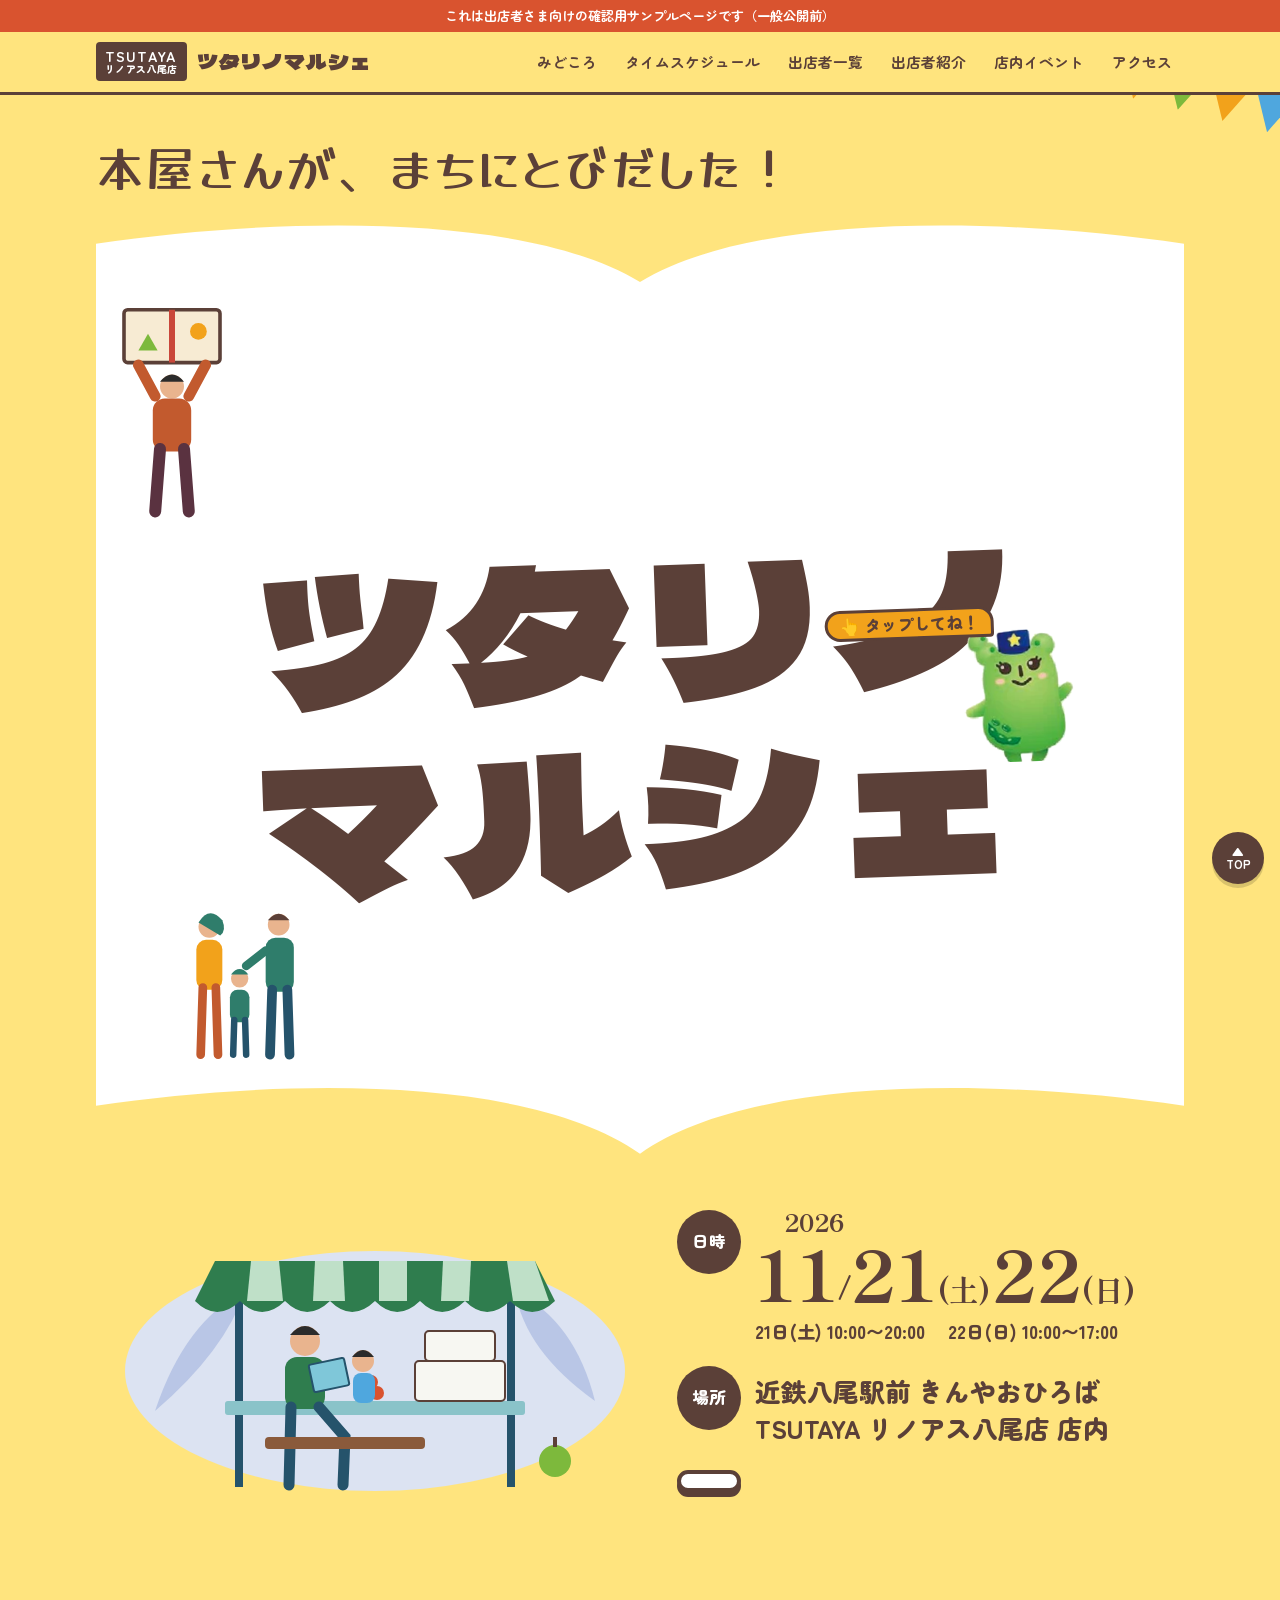
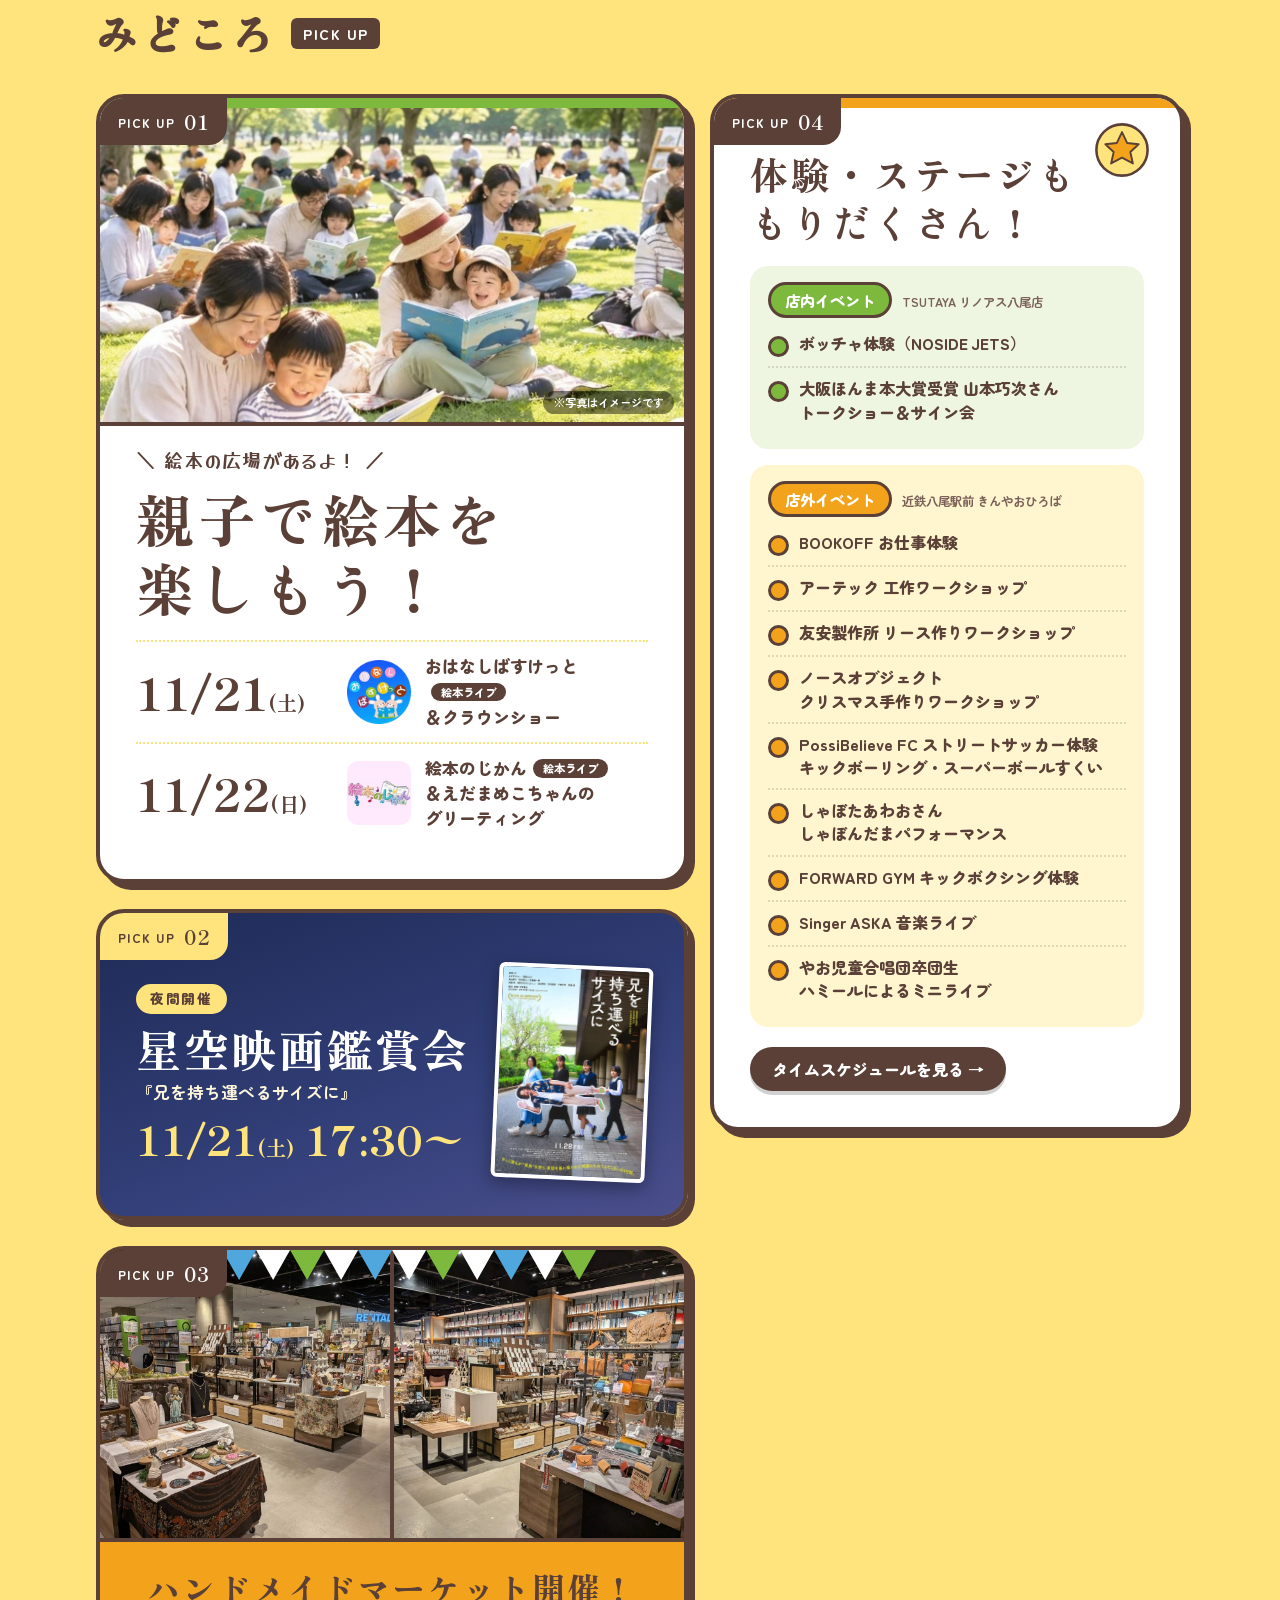
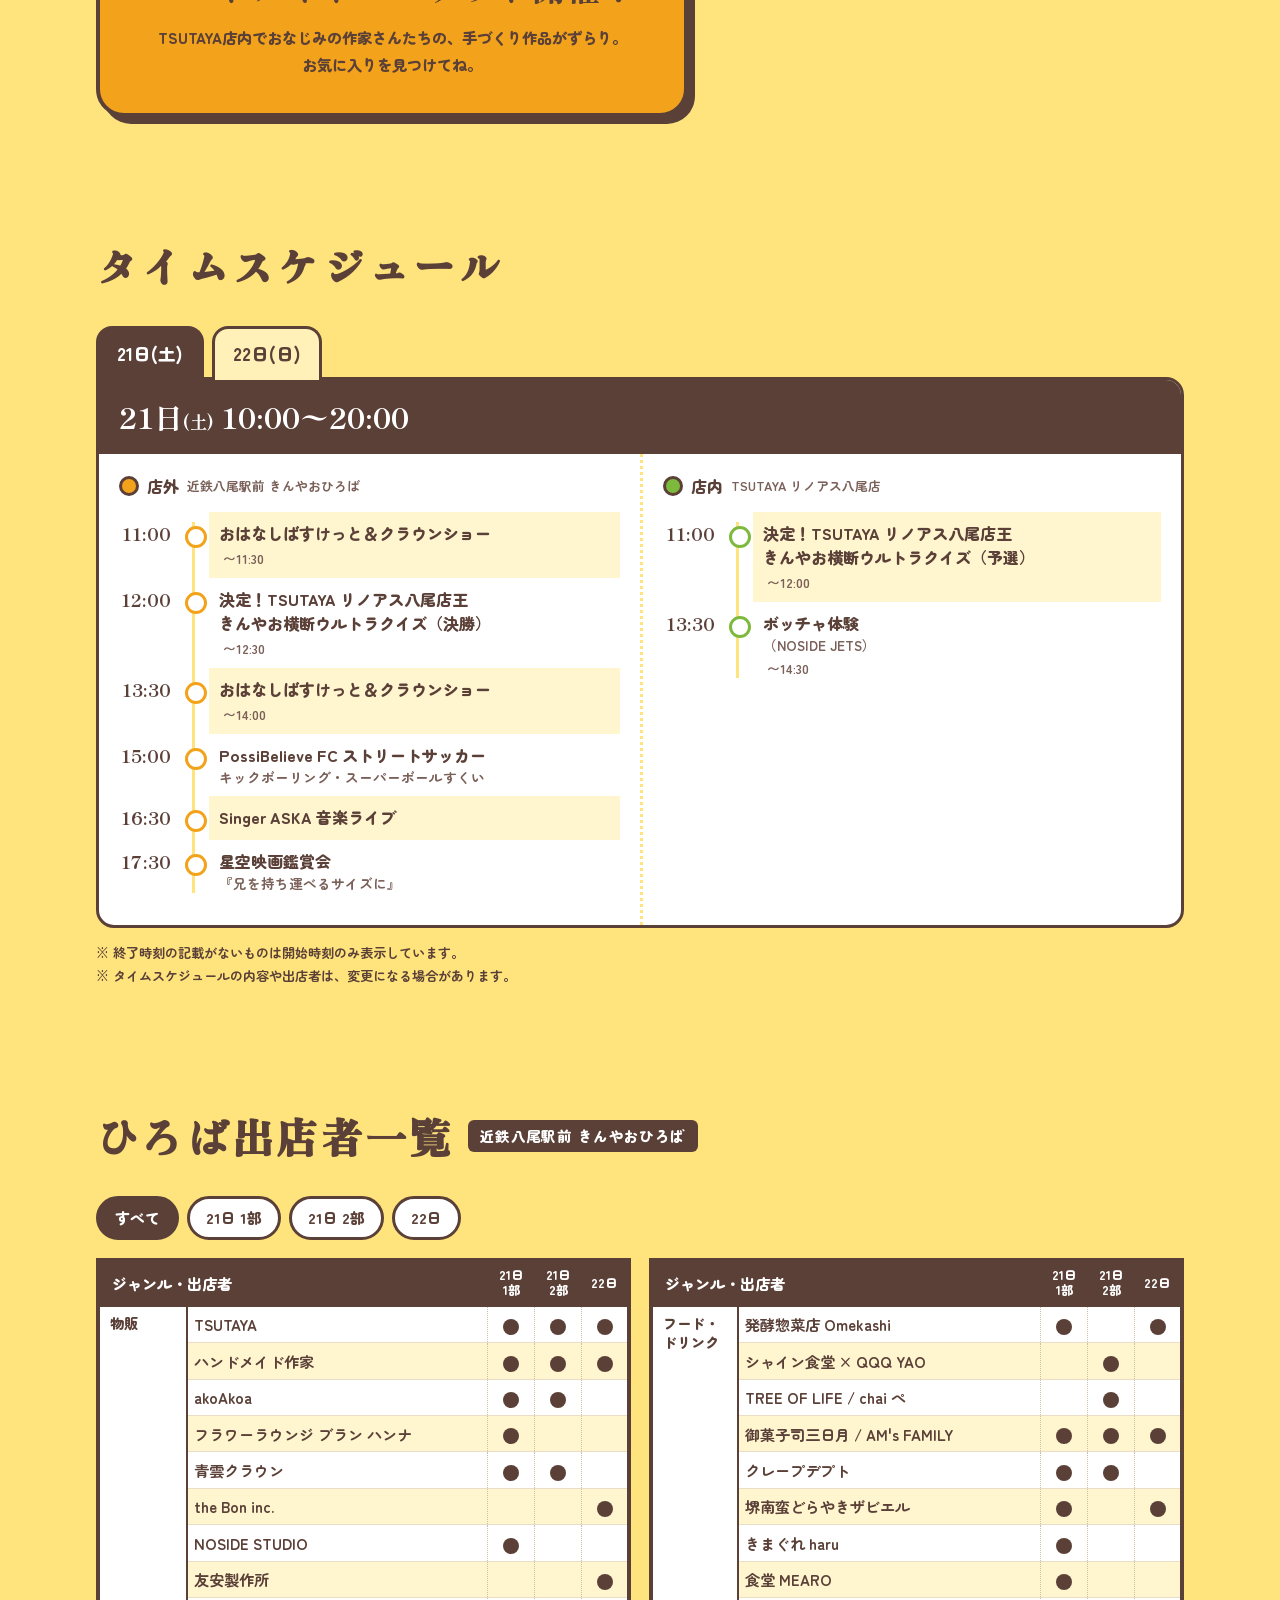
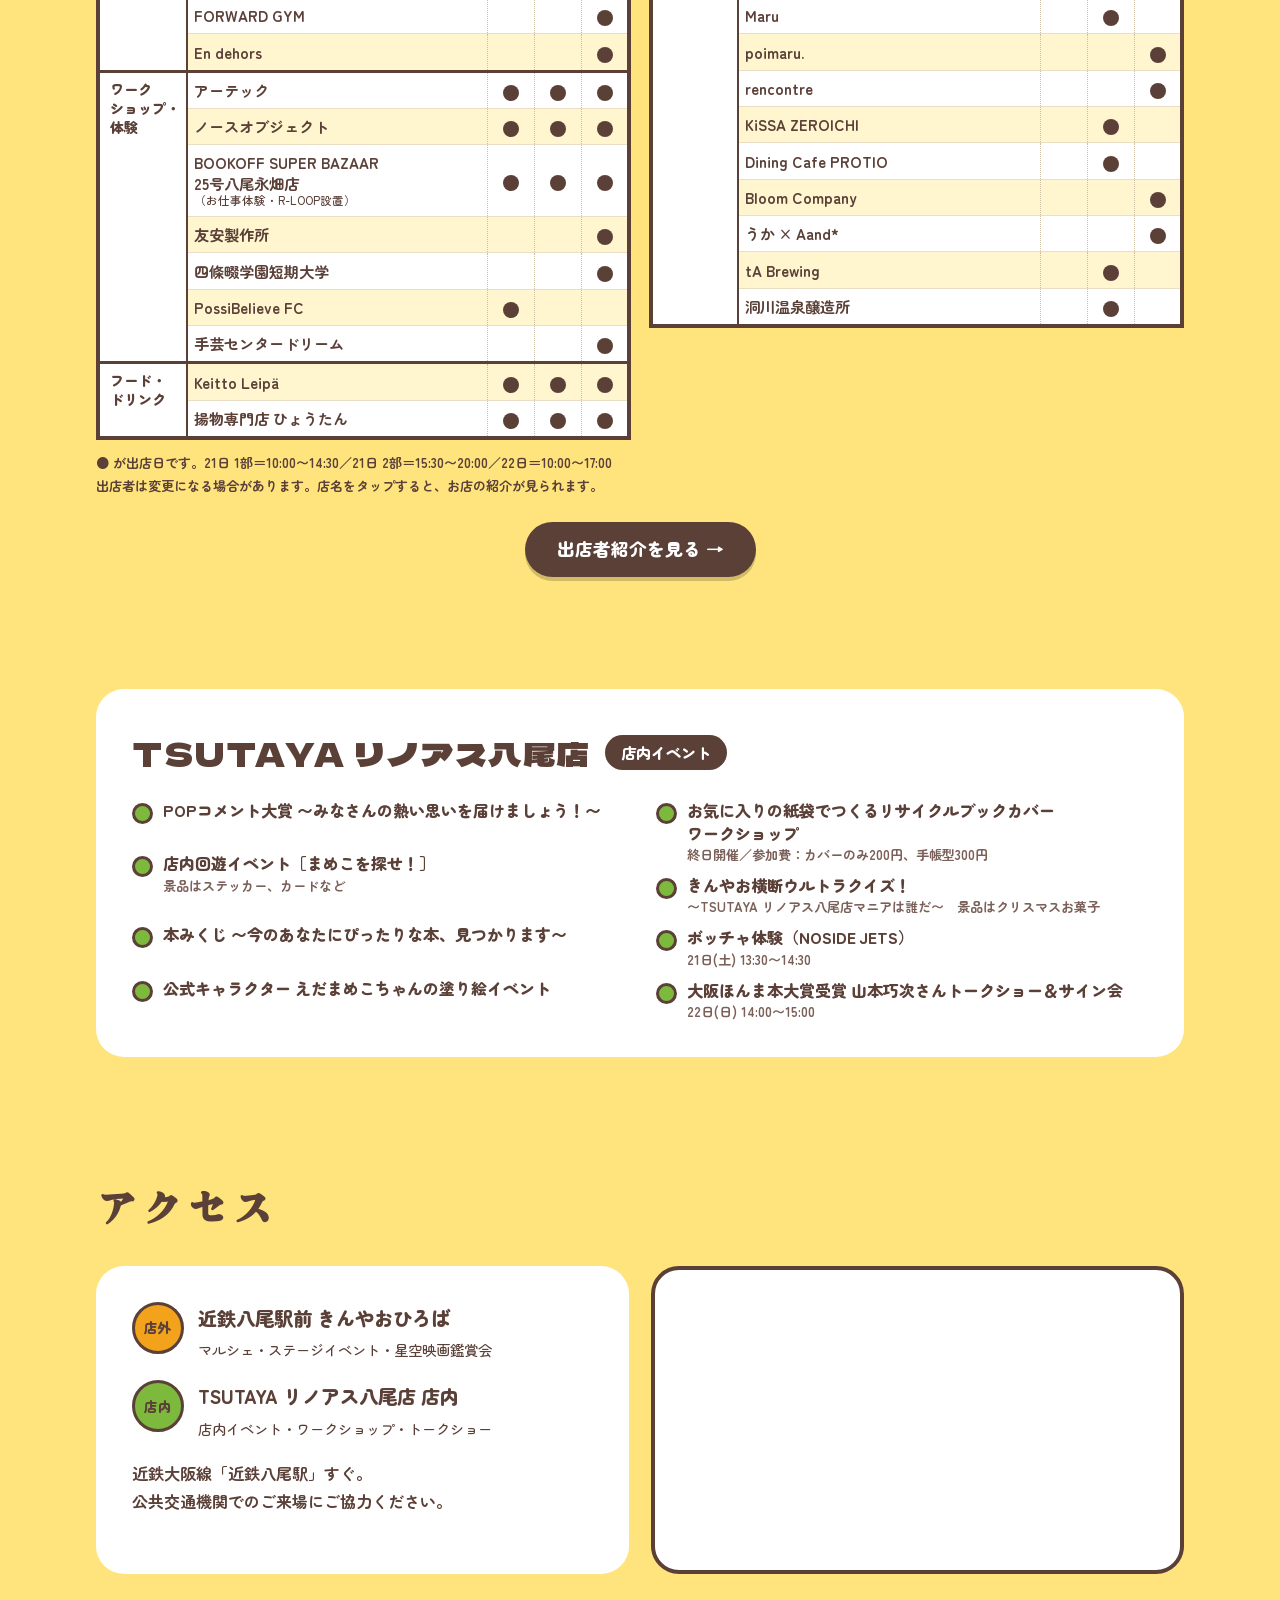
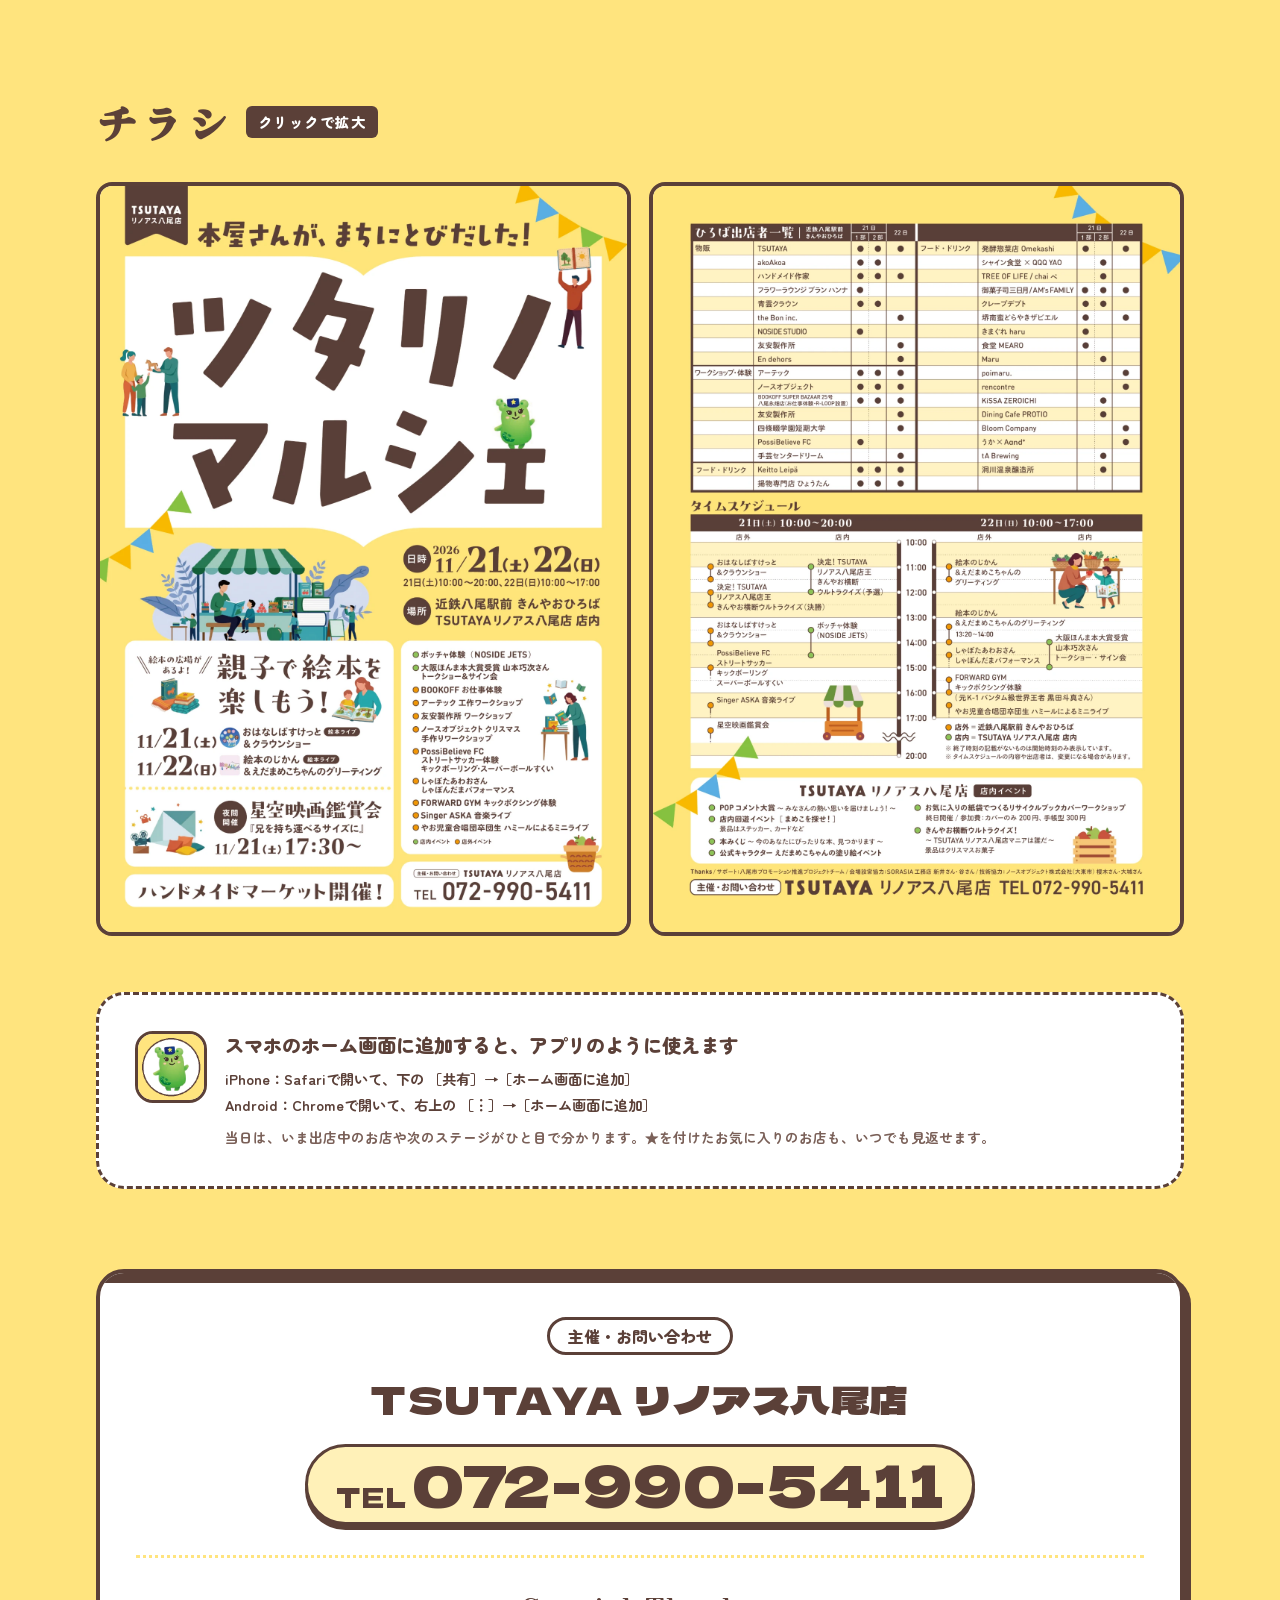
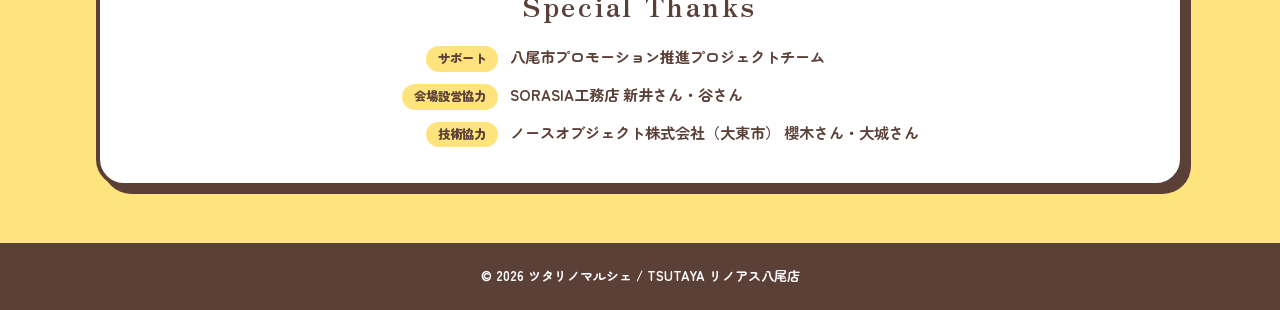
==== index.html @ 9819ce10 "シャイン食堂の紹介文を修正し、ロゴを中央に配置 Co-Authored-By: Claude Opus 5.5 <noreply@anthropic.com>" ====
<!doctype html>
<html lang="ja">
<head>
<meta charset="utf-8">
<meta name="viewport" content="width=device-width,initial-scale=1">
<!-- 確認用サンプル：本番公開時はこの行と下の sample-bar を削除 -->
<meta name="robots" content="noindex,nofollow">
<link rel="manifest" href="manifest.webmanifest">
<meta name="theme-color" content="#5B4038">
<link rel="icon" type="image/png" href="images/icons/icon-192.png">
<link rel="apple-touch-icon" href="images/icons/apple-touch-icon.png">
<meta name="apple-mobile-web-app-title" content="ツタリノ">
<title>ツタリノマルシェ｜2026.11.21-22 近鉄八尾駅前</title>
<meta name="description" content="本屋さんが、まちにとびだした！TSUTAYA リノアス八尾店主催「ツタリノマルシェ」。2026年11月21日(土)・22日(日)、近鉄八尾駅前 きんやおひろば＆TSUTAYA リノアス八尾店 店内で開催。">
<meta property="og:title" content="ツタリノマルシェ 2026.11.21(土)・22(日)">
<meta property="og:description" content="本屋さんが、まちにとびだした！近鉄八尾駅前 きんやおひろば＆TSUTAYA リノアス八尾店 店内で開催。">
<meta property="og:image" content="images/flyer-front.webp">
<link rel="preconnect" href="https://fonts.googleapis.com">
<link rel="preconnect" href="https://fonts.gstatic.com" crossorigin>
<link rel="stylesheet" href="https://fonts.googleapis.com/css2?family=Dela+Gothic+One&family=Yusei+Magic&family=Zen+Antique&family=Zen+Maru+Gothic:wght@500;700;900&family=Shippori+Mincho+B1:wght@700;800&display=swap">
<link rel="stylesheet" href="style.css?v=20261109i">
</head>
<body>
<div class="sample-bar">これは出店者さま向けの<b>確認用サンプルページ</b>です（一般公開前）</div>

<header class="site-head">
  <div class="wrap">
    <a class="brand" href="#top">
      <span class="brand-tag"><b>TSUTAYA</b>リノアス八尾店</span>
      <span class="brand-name">ツタリノマルシェ</span>
    </a>
    <button class="menu-btn" aria-expanded="false" aria-controls="nav">MENU</button>
    <nav class="nav" id="nav">
      <a href="#pickup">みどころ</a>
      <a href="#schedule">タイムスケジュール</a>
      <a href="#vendors">出店者一覧</a>
      <a href="vendors.html">出店者紹介</a>
      <a href="#instore">店内イベント</a>
      <a href="#access">アクセス</a>
    </nav>
  </div>
</header>

<main id="top">
  <!-- ===== HERO ===== -->
  <div class="hero">
    <div class="bunting tr" aria-hidden="true"><i></i><i></i><i></i><i></i><i></i><i></i></div>
    <div class="wrap">
      <p class="catch"><span class="nw">本屋さんが、</span><span class="nw">まちにとびだした！</span></p>

      <div class="book">
        <svg class="bg" viewBox="0 0 100 100" preserveAspectRatio="none" aria-hidden="true">
          <path d="M0,3 C18,0 40,0 50,7 C60,0 82,0 100,3 L100,93 C82,90 60,90 50,98 C40,90 18,90 0,93 Z" fill="#fff"/>
        </svg>

        <!-- 本を掲げる人 -->
        <svg class="hero-illust book-man" viewBox="0 0 100 180" aria-hidden="true">
          <rect x="10" y="4" width="80" height="44" rx="3" fill="#F7EBD3" stroke="#5B4038" stroke-width="3"/>
          <line x1="50" y1="4" x2="50" y2="48" stroke="#C9473A" stroke-width="5"/>
          <circle cx="72" cy="22" r="7" fill="#F2A21B"/>
          <path d="M22 38 l8 -14 l8 14 z" fill="#7DB93C"/>
          <path d="M22 50 L36 76 M78 50 L64 76" stroke="#C25A2E" stroke-width="9" stroke-linecap="round"/>
          <circle cx="50" cy="68" r="10" fill="#E9B48E"/>
          <path d="M40 64 q10 -12 20 0" fill="#2B2B2B"/>
          <rect x="34" y="78" width="32" height="44" rx="10" fill="#C25A2E"/>
          <path d="M40 120 L36 172 M60 120 L64 172" stroke="#5A3240" stroke-width="10" stroke-linecap="round"/>
        </svg>

        <h1 class="title"><span>ツタリノ</span><span><span class="ttl-last">マルシェ<button class="mameko" type="button" aria-label="えだまめこちゃん（タップするとジャンプします）"><img class="edamameko" src="images/edamameko.png" alt="公式キャラクター えだまめこちゃん"><span class="mameko-bubble show hint" aria-live="polite">タップしてね！</span></button></span></span></h1>

        <!-- 親子 -->
        <svg class="hero-illust family" viewBox="0 0 120 150" aria-hidden="true">
          <circle cx="28" cy="22" r="10" fill="#E9B48E"/><path d="M18 18 q10 -16 22 -2 q4 10 -2 14" fill="#2F7D6B"/>
          <rect x="16" y="34" width="24" height="46" rx="9" fill="#F2A21B"/>
          <path d="M22 78 L20 140 M34 78 L36 140" stroke="#C25A2E" stroke-width="8" stroke-linecap="round"/>
          <circle cx="56" cy="70" r="8" fill="#E9B48E"/><path d="M48 66 q8 -10 16 0" fill="#2F7D6B"/>
          <rect x="47" y="80" width="18" height="30" rx="7" fill="#2F7D6B"/>
          <path d="M51 108 L50 140 M61 108 L62 140" stroke="#25536B" stroke-width="6" stroke-linecap="round"/>
          <circle cx="92" cy="20" r="10" fill="#E9B48E"/><path d="M82 16 q10 -12 20 0" fill="#5B4038"/>
          <rect x="80" y="32" width="26" height="50" rx="9" fill="#2F7D6B"/>
          <path d="M80 44 L62 58" stroke="#2F7D6B" stroke-width="8" stroke-linecap="round"/>
          <path d="M86 80 L84 140 M100 80 L102 140" stroke="#25536B" stroke-width="9" stroke-linecap="round"/>
        </svg>
      </div>

      <div class="hero-info">
        <!-- マルシェの屋台 -->
        <svg class="stall" viewBox="0 0 520 300" role="img" aria-label="マルシェの屋台で絵本を読む親子のイラスト">
          <ellipse cx="260" cy="170" rx="250" ry="120" fill="#DCE3F2"/>
          <path d="M40 210 q30 -90 90 -120 q-20 60 -90 120z" fill="#B9C6E6"/>
          <path d="M480 200 q-20 -80 -80 -110 q10 60 80 110z" fill="#B9C6E6"/>
          <rect x="120" y="96" width="8" height="190" fill="#25536B"/>
          <rect x="392" y="96" width="8" height="190" fill="#25536B"/>
          <path d="M100 60 H420 L440 100 H80 Z" fill="#2F7D4E"/>
          <g fill="#BFE0C8">
            <path d="M136 60 h28 l4 40 h-36z"/><path d="M200 60 h28 l2 40 h-32z"/>
            <path d="M264 60 h28 l0 40 h-28z"/><path d="M328 60 h28 l-2 40 h-28z"/>
            <path d="M392 60 h28 l14 40 h-36z"/>
          </g>
          <path d="M80 100 q22 22 45 0 q22 22 45 0 q22 22 45 0 q22 22 45 0 q22 22 45 0 q22 22 45 0 q22 22 45 0 q22 22 45 0" fill="#2F7D4E"/>
          <rect x="110" y="200" width="300" height="14" rx="3" fill="#8AC3C9"/>
          <rect x="300" y="160" width="90" height="40" rx="4" fill="#F7F7F2" stroke="#5B4038" stroke-width="2"/>
          <rect x="310" y="130" width="70" height="30" rx="4" fill="#F7F7F2" stroke="#5B4038" stroke-width="2"/>
          <circle cx="250" cy="192" r="7" fill="#D9532F"/><circle cx="262" cy="192" r="7" fill="#D9532F"/><circle cx="256" cy="181" r="7" fill="#D9532F"/>
          <circle cx="190" cy="140" r="15" fill="#E9B48E"/><path d="M175 134 q15 -18 30 0" fill="#2B2B2B"/>
          <rect x="170" y="156" width="40" height="52" rx="12" fill="#2F7D4E"/>
          <rect x="196" y="160" width="36" height="28" rx="2" fill="#7FC7D9" stroke="#25536B" stroke-width="2" transform="rotate(-12 214 174)"/>
          <path d="M176 206 L174 284 M204 206 L230 236 L228 284" stroke="#25536B" stroke-width="11" stroke-linecap="round" fill="none"/>
          <circle cx="248" cy="160" r="11" fill="#E9B48E"/><path d="M237 156 q11 -14 22 0" fill="#2B2B2B"/>
          <rect x="238" y="172" width="22" height="30" rx="8" fill="#4FA7DE"/>
          <rect x="150" y="236" width="160" height="12" rx="4" fill="#8A5A3B"/>
          <circle cx="440" cy="260" r="16" fill="#7DB93C"/><rect x="438" y="236" width="4" height="10" fill="#5B4038"/>
        </svg>

        <div class="info-rows">
          <div class="info-row">
            <span class="badge-circle">日時</span>
            <div>
              <p class="date-big serif"><span class="yr">2026</span>11<small>/</small>21<span class="wk">(土)</span>22<span class="wk">(日)</span></p>
              <p class="time-line"><span>21日(土) 10:00〜20:00</span> <span>22日(日) 10:00〜17:00</span></p>
            </div>
          </div>
          <div class="info-row">
            <span class="badge-circle">場所</span>
            <p class="place">近鉄八尾駅前 きんやおひろば<br>TSUTAYA リノアス八尾店 店内</p>
          </div>
          <div class="countdown" id="countdown" hidden></div>
        </div>
      </div>
    </div>
  </div>

  <!-- ===== PICKUP ===== -->
  <!-- ===== いまのマルシェ（当日だけ表示。live.js が中身を描く） ===== -->
  <section id="live" class="live-sec" hidden>
    <div class="wrap"><div class="card feature live-card" id="liveCard"></div></div>
  </section>

  <section id="pickup">
    <div class="wrap">
      <h2 class="sec-title">みどころ <small>PICK UP</small></h2>
      <div class="pick-grid">
        <div class="features">
          <div class="card feature ehon">
            <span class="feat-no">PICK UP <b>01</b></span>
            <div class="feat-photo">
              <img src="images/top-ehon.jpg" alt="広場で親子が絵本を楽しむイメージ" loading="lazy">
              <span class="photo-note">※写真はイメージです</span>
            </div>
            <p class="callout">＼ 絵本の広場があるよ！ ／</p>
            <h3>親子で絵本を<br>楽しもう！</h3>
            <div class="ehon-day">
              <div class="d serif">11/21<small>(土)</small></div>
              <img class="ehon-logo" src="images/logo-ohanashi-basket.png?v=20261109" alt="おはなしばすけっと">
              <div class="what">おはなしばすけっと<span class="tag">絵本ライブ</span><br>＆クラウンショー</div>
            </div>
            <div class="ehon-day">
              <div class="d serif">11/22<small>(日)</small></div>
              <img class="ehon-logo" src="images/logo-ehon-no-jikan.png?v=20261109" alt="絵本のじかん">
              <div class="what">絵本のじかん<span class="tag">絵本ライブ</span><br><span class="nw">＆えだまめこちゃんの</span><br><span class="nw">グリーティング</span></div>
            </div>
          </div>

          <div class="card feature hoshi">
            <span class="feat-no">PICK UP <b>02</b></span>
            <div class="hoshi-body">
              <span class="night">夜間開催</span>
              <h4>星空映画鑑賞会</h4>
              <p>『兄を持ち運べるサイズに』</p>
              <div class="when serif">11/21<small>(土)</small> 17:30〜</div>
            </div>
            <figure class="poster">
              <img src="images/movie-poster.jpg" alt="映画『兄を持ち運べるサイズに』ポスター" loading="lazy">
            </figure>
          </div>

          <div class="card feature handmade">
            <span class="feat-no">PICK UP <b>03</b></span>
            <div class="bunting mini" aria-hidden="true"><i></i><i></i><i></i><i></i><i></i><i></i><i></i><i></i><i></i><i></i><i></i><i></i></div>
            <div class="feat-photo duo">
              <img src="images/top-handmade.jpg" alt="TSUTAYA リノアス八尾店のハンドメイドマーケット売り場" loading="lazy">
              <img src="images/top-handmade2.jpg" alt="ハンドメイド作品が並ぶ売り場" loading="lazy">
            </div>
            <span class="hm-title">ハンドメイドマーケット開催！</span>
            <p class="hm-sub"><span class="nw">TSUTAYA店内でおなじみの</span><span class="nw">作家さんたちの、</span><span class="nw">手づくり作品がずらり。</span><span class="nw">お気に入りを</span><span class="nw">見つけてね。</span></p>
          </div>
        </div>

        <div class="card feature more">
          <span class="feat-no">PICK UP <b>04</b></span>
          <svg class="feat-illust" viewBox="0 0 100 100" aria-hidden="true">
            <circle cx="50" cy="50" r="40" fill="#FFE47E" stroke="#5B4038" stroke-width="4"/>
            <path d="M50 22 l8 17 18 2 -13 12 4 18 -17 -9 -17 9 4 -18 -13 -12 18 -2z" fill="#F2A21B" stroke="#5B4038" stroke-width="3" stroke-linejoin="round"/>
          </svg>
          <h3 class="more-title">体験・ステージも<br>もりだくさん！</h3>

          <div class="ev-group in">
            <h4><span>店内イベント</span><small>TSUTAYA リノアス八尾店</small></h4>
            <ul class="ev-list">
              <li class="in"><span><span class="nw">ボッチャ体験</span><span class="nw">（NOSIDE JETS）</span></span></li>
              <li class="in"><span><span class="nw">大阪ほんま本大賞受賞&nbsp;</span><span class="nw">山本巧次さん</span><span class="nw">トークショー＆サイン会</span></span></li>
            </ul>
          </div>

          <div class="ev-group out">
            <h4><span>店外イベント</span><small>近鉄八尾駅前 きんやおひろば</small></h4>
            <ul class="ev-list">
              <li><span><span class="nw">BOOKOFF&nbsp;</span><span class="nw">お仕事体験</span></span></li>
              <li><span><span class="nw">アーテック&nbsp;</span><span class="nw">工作ワークショップ</span></span></li>
              <li><span><span class="nw">友安製作所&nbsp;</span><span class="nw">リース作りワークショップ</span></span></li>
              <li><span><span class="nw">ノースオブジェクト&nbsp;</span><span class="nw">クリスマス手作りワークショップ</span></span></li>
              <li><span><span class="nw">PossiBelieve FC&nbsp;</span><span class="nw">ストリートサッカー体験</span><span class="nw">キックボーリング・</span><span class="nw">スーパーボールすくい</span></span></li>
              <li><span><span class="nw">しゃぼたあわおさん&nbsp;</span><span class="nw">しゃぼんだまパフォーマンス</span></span></li>
              <li><span><span class="nw">FORWARD GYM&nbsp;</span><span class="nw">キックボクシング体験</span></span></li>
              <li><span><span class="nw">Singer ASKA&nbsp;</span><span class="nw">音楽ライブ</span></span></li>
              <li><span><span class="nw">やお児童合唱団卒団生&nbsp;</span><span class="nw">ハミールによるミニライブ</span></span></li>
            </ul>
          </div>
          <a class="more-link" href="#schedule">タイムスケジュールを見る →</a>
        </div>
      </div>
    </div>
  </section>

  <!-- ===== SCHEDULE ===== -->
  <section id="schedule">
    <div class="wrap">
      <h2 class="sec-title">タイムスケジュール</h2>
      <div class="tabs" role="tablist">
        <button class="tab" role="tab" aria-selected="true" data-day="d21">21日(土)</button>
        <button class="tab" role="tab" aria-selected="false" data-day="d22">22日(日)</button>
      </div>

      <div class="sched" id="d21" role="tabpanel">
        <div class="sched-head">21日<small>(土)</small> 10:00〜20:00</div>
        <div class="sched-body">
          <div class="sched-col out">
            <h4>店外 <span>近鉄八尾駅前 きんやおひろば</span></h4>
            <ol class="tl">
              <li><time>11:00</time><div><b>おはなしばすけっと＆クラウンショー</b><span class="end">〜11:30</span></div></li>
              <li><time>12:00</time><div><b><span class="nw">決定！TSUTAYA&nbsp;</span><span class="nw">リノアス八尾店王</span><br><span class="nw">きんやお横断</span><span class="nw">ウルトラクイズ（決勝）</span></b><span class="end">〜12:30</span></div></li>
              <li><time>13:30</time><div><b>おはなしばすけっと＆クラウンショー</b><span class="end">〜14:00</span></div></li>
              <li><time>15:00</time><div><b>PossiBelieve FC ストリートサッカー</b><span>キックボーリング・スーパーボールすくい</span></div></li>
              <li><time>16:30</time><div><b>Singer ASKA 音楽ライブ</b></div></li>
              <li><time>17:30</time><div><b>星空映画鑑賞会</b><span>『兄を持ち運べるサイズに』</span></div></li>
            </ol>
          </div>
          <div class="sched-col in">
            <h4>店内 <span>TSUTAYA リノアス八尾店</span></h4>
            <ol class="tl">
              <li><time>11:00</time><div><b><span class="nw">決定！TSUTAYA&nbsp;</span><span class="nw">リノアス八尾店王</span><br><span class="nw">きんやお横断</span><span class="nw">ウルトラクイズ（予選）</span></b><span class="end">〜12:00</span></div></li>
              <li><time>13:30</time><div><b>ボッチャ体験</b><span>（NOSIDE JETS）</span><span class="end">〜14:30</span></div></li>
            </ol>
          </div>
        </div>
      </div>

      <div class="sched" id="d22" role="tabpanel" hidden>
        <div class="sched-head">22日<small>(日)</small> 10:00〜17:00</div>
        <div class="sched-body">
          <div class="sched-col out">
            <h4>店外 <span>近鉄八尾駅前 きんやおひろば</span></h4>
            <ol class="tl">
              <li><time>11:00</time><div><b>絵本のじかん<span class="nw">＆えだまめこちゃんの</span><br><span class="nw">グリーティング</span></b><span class="end">〜11:30</span></div></li>
              <li><time>13:20</time><div><b>絵本のじかん<span class="nw">＆えだまめこちゃんの</span><br><span class="nw">グリーティング</span></b><span class="end">〜14:00</span></div></li>
              <li><time>14:30</time><div><b><span class="nw">しゃぼたあわおさん&nbsp;</span><span class="nw">しゃぼんだまパフォーマンス</span></b></div></li>
              <li><time>15:30</time><div><b><span class="nw">FORWARD GYM&nbsp;</span><span class="nw">キックボクシング体験</span></b><span><span class="nw">（元K-1 バンタム級世界王者</span><span class="nw">&nbsp;黒田斗真さん）</span></span><span class="end">〜16:00</span></div></li>
              <li><time>16:30</time><div><b><span class="nw">やお児童合唱団卒団生&nbsp;</span><span class="nw">ハミールによるミニライブ</span></b></div></li>
            </ol>
          </div>
          <div class="sched-col in">
            <h4>店内 <span>TSUTAYA リノアス八尾店</span></h4>
            <ol class="tl">
              <li><time>14:00</time><div><b><span class="nw">大阪ほんま本大賞受賞&nbsp;</span><span class="nw">山本巧次さん&nbsp;</span><span class="nw">トークショー・サイン会</span></b><span class="end">〜15:00</span></div></li>
            </ol>
          </div>
        </div>
      </div>
      <p class="notes">※ 終了時刻の記載がないものは開始時刻のみ表示しています。<br>※ タイムスケジュールの内容や出店者は、変更になる場合があります。</p>
    </div>
  </section>

  <!-- ===== VENDORS ===== -->
  <section id="vendors">
    <div class="wrap">
      <h2 class="sec-title">ひろば出店者一覧 <small>近鉄八尾駅前 きんやおひろば</small></h2>
      <div class="filter" role="group" aria-label="出店日で絞り込み">
        <button aria-pressed="true" data-f="all">すべて</button>
        <button aria-pressed="false" data-f="0">21日 1部</button>
        <button aria-pressed="false" data-f="1">21日 2部</button>
        <button aria-pressed="false" data-f="2">22日</button>
      </div>
      <div class="vendor-grid" id="vendorGrid"></div>
      <p class="part-note">● が出店日です。21日 1部＝10:00〜14:30／21日 2部＝15:30〜20:00／22日＝10:00〜17:00<br>出店者は変更になる場合があります。店名をタップすると、お店の紹介が見られます。</p>
      <p style="text-align:center;margin:24px 0 0"><a class="more-btn" href="vendors.html">出店者紹介を見る →</a></p>
    </div>
  </section>

  <!-- ===== IN-STORE ===== -->
  <section id="instore">
    <div class="wrap">
      <div class="card">
        <div class="instore-head">
          <h3>TSUTAYA リノアス八尾店</h3>
          <span class="tag" style="font-size:.95rem;padding:4px 16px;margin:0">店内イベント</span>
        </div>
        <div class="instore-grid">
          <ul class="ev-list">
            <li class="in"><span><span class="nw">POPコメント大賞&nbsp;</span><span class="nw">〜みなさんの</span><span class="nw">熱い思いを</span><span class="nw">届けましょう！〜</span></span></li>
            <li class="in"><span><span class="nw">店内回遊イベント</span><span class="nw">［まめこを探せ！］</span><small><span class="nw">景品は</span><span class="nw">ステッカー、カードなど</span></small></span></li>
            <li class="in"><span><span class="nw">本みくじ&nbsp;</span><span class="nw">〜今のあなたに</span><span class="nw">ぴったりな本、</span><span class="nw">見つかります〜</span></span></li>
            <li class="in"><span><span class="nw">公式キャラクター&nbsp;</span><span class="nw">えだまめこちゃんの</span><span class="nw">塗り絵イベント</span></span></li>
          </ul>
          <ul class="ev-list">
            <li class="in"><span><span class="nw">お気に入りの紙袋でつくる</span><span class="nw">リサイクルブックカバー</span><span class="nw">ワークショップ</span><small><span class="nw">終日開催／</span><span class="nw">参加費：</span><span class="nw">カバーのみ200円、</span><span class="nw">手帳型300円</span></small></span></li>
            <li class="in"><span><span class="nw">きんやお横断</span><span class="nw">ウルトラクイズ！</span><small><span class="nw">〜TSUTAYA リノアス八尾店</span><span class="nw">マニアは誰だ〜　</span><span class="nw">景品は</span><span class="nw">クリスマスお菓子</span></small></span></li>
            <li class="in"><span><span class="nw">ボッチャ体験</span><span class="nw">（NOSIDE JETS）</span><small><span class="nw">21日(土)&nbsp;</span><span class="nw">13:30〜14:30</span></small></span></li>
            <li class="in"><span><span class="nw">大阪ほんま本大賞受賞&nbsp;</span><span class="nw">山本巧次さん</span><span class="nw">トークショー＆サイン会</span><small><span class="nw">22日(日)&nbsp;</span><span class="nw">14:00〜15:00</span></small></span></li>
          </ul>
        </div>
      </div>
    </div>
  </section>

  <!-- ===== ACCESS ===== -->
  <section id="access">
    <div class="wrap">
      <h2 class="sec-title">アクセス</h2>
      <div class="access-grid">
        <div class="card">
          <div class="venue out">
            <span class="badge-circle">店外</span>
            <div><h4>近鉄八尾駅前 きんやおひろば</h4><p>マルシェ・ステージイベント・星空映画鑑賞会</p></div>
          </div>
          <div class="venue in">
            <span class="badge-circle">店内</span>
            <div><h4>TSUTAYA リノアス八尾店 店内</h4><p>店内イベント・ワークショップ・トークショー</p></div>
          </div>
          <p style="margin:0;font-weight:700">近鉄大阪線「近鉄八尾駅」すぐ。<br>公共交通機関でのご来場にご協力ください。</p>
        </div>
        <div class="map">
          <iframe title="近鉄八尾駅周辺の地図" loading="lazy" referrerpolicy="no-referrer-when-downgrade"
            src="https://maps.google.com/maps?q=%E8%BF%91%E9%89%84%E5%85%AB%E5%B0%BE%E9%A7%85&z=16&output=embed"></iframe>
        </div>
      </div>
    </div>
  </section>

  <!-- ===== FLYER ===== -->
  <section id="flyer">
    <div class="wrap">
      <h2 class="sec-title">チラシ <small>クリックで拡大</small></h2>
      <div class="flyers">
        <a href="images/flyer-front.webp" target="_blank" rel="noopener"><img src="images/flyer-front.webp" alt="ツタリノマルシェ チラシ表面" loading="lazy"></a>
        <a href="images/flyer-back.webp?v=20261109" target="_blank" rel="noopener"><img src="images/flyer-back.webp?v=20261109" alt="ツタリノマルシェ チラシ裏面（出店者一覧・タイムスケジュール）" loading="lazy"></a>
      </div>
    </div>
  </section>

  <!-- ===== CONTACT ===== -->
  <!-- ===== ホーム画面に追加（アプリのように使う） ===== -->
  <section id="app" class="app-sec">
    <div class="wrap">
      <div class="card app-card">
        <img src="images/icons/icon-192.png" alt="" width="72" height="72">
        <div>
          <h3>スマホのホーム画面に追加すると、アプリのように使えます</h3>
          <p><b>iPhone</b>：Safariで開いて、下の <span class="nw">［共有］→［ホーム画面に追加］</span><br>
             <b>Android</b>：Chromeで開いて、右上の <span class="nw">［︙］→［ホーム画面に追加］</span></p>
          <p class="app-note">当日は、いま出店中のお店や次のステージがひと目で分かります。★を付けたお気に入りのお店も、いつでも見返せます。</p>
        </div>
      </div>
    </div>
  </section>

  <section id="contact">
    <div class="wrap">
      <div class="card feature contact">
        <span class="label">主催・お問い合わせ</span>
        <p class="shop"><span class="nw">TSUTAYA&nbsp;</span><span class="nw">リノアス八尾店</span></p>
        <a class="tel" href="tel:0729905411"><small>TEL</small>072-990-5411</a>
        <div class="thanks">
          <h3>Special Thanks</h3>
          <dl>
            <div><dt>サポート</dt><dd><span class="nw">八尾市プロモーション</span><span class="nw">推進プロジェクトチーム</span></dd></div>
            <div><dt>会場設営協力</dt><dd><span class="nw">SORASIA工務店&nbsp;</span><span class="nw">新井さん・谷さん</span></dd></div>
            <div><dt>技術協力</dt><dd><span class="nw">ノースオブジェクト株式会社</span><span class="nw">（大東市）&nbsp;</span><span class="nw">櫻木さん・大城さん</span></dd></div>
          </dl>
        </div>
      </div>
    </div>
  </section>
</main>

<footer>© 2026 ツタリノマルシェ / TSUTAYA リノアス八尾店</footer>
<a class="to-top" href="#top" aria-label="ページの先頭へ">▲<br>TOP</a>

<script src="vendors-data.js?v=20261110e"></script>
<script src="live.js?v=20261109a"></script>
<script>
// ---- 出店者一覧表（データは vendors-data.js） ----
const grid = document.getElementById("vendorGrid");
[0, 1].forEach(colNo => {
  const t = document.createElement("table");
  t.className = "vtable";
  let h = '<thead><tr><th class="cat-h" colspan="2">ジャンル・出店者</th><th>21日<br>1部</th><th>21日<br>2部</th><th>22日</th></tr></thead><tbody>';
  VENDOR_GROUPS.filter(g => g.col === colNo).forEach(({ genre, items: all }) => {
    const items = all.filter(v => v.table !== false);
    items.forEach((v, i) => {
      h += `<tr class="${i === 0 ? "first" : ""}" data-days="${v.days.join("")}">`;
      const g = GENRES[genre];
      if (i === 0) h += `<td class="cat" rowspan="${items.length}">${g.lines ? g.lines.map(l => `<span class="nw">${l}</span>`).join("") : g.name}</td>`;
      const name = v.lines ? v.lines.map(l => `<span class="nw">${l}</span>`).join(" ") : v.name;
      h += `<td class="name"><a href="vendors.html#${v.alias || v.id}">${name}</a>${v.note ? `<small>（${v.note}）</small>` : ""}</td>`;
      h += v.days.map(d => `<td class="dot">${d ? '<i aria-label="出店"></i>' : ""}</td>`).join("");
      h += "</tr>";
    });
  });
  t.innerHTML = h + "</tbody>";
  grid.appendChild(t);
});

document.querySelectorAll(".filter button").forEach(btn => {
  btn.addEventListener("click", () => {
    document.querySelectorAll(".filter button").forEach(b => b.setAttribute("aria-pressed", b === btn));
    const f = btn.dataset.f;
    grid.querySelectorAll("tbody tr").forEach(tr => {
      tr.classList.toggle("dim", f !== "all" && tr.dataset.days[f] !== "1");
    });
  });
});

// ---- タイムスケジュールのタブ ----
document.querySelectorAll(".tab").forEach(tab => {
  tab.addEventListener("click", () => {
    document.querySelectorAll(".tab").forEach(t => {
      const on = t === tab;
      t.setAttribute("aria-selected", on);
      document.getElementById(t.dataset.day).hidden = !on;
    });
  });
});

// ---- メニュー ----
const menuBtn = document.querySelector(".menu-btn"), nav = document.getElementById("nav");
menuBtn.addEventListener("click", () => {
  const open = nav.classList.toggle("open");
  menuBtn.setAttribute("aria-expanded", open);
});
nav.querySelectorAll("a").forEach(a => a.addEventListener("click", () => nav.classList.remove("open")));

// ---- いまのマルシェ（開催中のお店・次のステージ） ----
(() => {
  const sec = document.getElementById("live"), card = document.getElementById("liveCard");
  // 出店者紹介ページの「いま出店中」と同じ数え方（絵本ライブ・イベントも含む）
  const shopCount = part => VENDOR_GROUPS.reduce((n, g) => n + g.items.filter(v => !v.alias && v.days[part]).length, 0);
  const placeName = p => p === "in" ? "TSUTAYA店内" : "きんやおひろば";
  function render() {
    const t = Live.now(), st = Live.status(t);
    if (st.state === "after") { sec.hidden = true; return; }
    let head = "", body = "";
    if (st.state === "before") {
      head = `<h3 class="live-title">当日は、ここが「いまのマルシェ」に！</h3>`;
      body = `<p class="live-msg">11/21・22の開催中は、<b>いま出店中のお店</b>と<b>次のステージ</b>がここに表示されます。</p>
        <a class="more-link" href="?now=2026-11-21T11:10#live">当日の表示イメージを見る →</a>`;
    } else {
      const label = st.state === "open"
        ? `<span class="live-dot"></span>ただいま開催中<small>${PARTS[st.part].label} ${PARTS[st.part].time}</small>`
        : st.state === "before-today" ? `本日開催！<small>10:00スタート</small>`
        : st.sameDay ? `${st.next === 1 ? "ただいま入れ替え中" : "まもなく開場"}<small>${PARTS[st.next].label}は ${PARTS[st.next].time.slice(0, 5)} から</small>`
        : `本日の出店は終了しました<small>${PARTS[st.next].label} ${PARTS[st.next].time} もお待ちしています</small>`;
      head = `<h3 class="live-title">${label}</h3><p class="live-clock">${Live.hhmm(t)} 現在</p>`;
      if (st.state === "open") body += `<a class="live-now" href="vendors.html?show=now${location.search.includes("now=") ? "&" + location.search.slice(1) : ""}">いま出店中のお店 <b>${shopCount(st.part)}</b> 店を見る →</a>`;
      const list = Live.stages(t, 3);
      body += `<h4 class="live-sub">次のステージ・イベント</h4>`;
      body += list.length ? `<ol class="live-stages">${list.map(s => `
        <li${s.live ? ' class="is-live"' : ""}>
          <time>${s.start.slice(11)}</time>
          <span class="badge">${s.live ? "開催中" : s.mins < 60 ? `あと${s.mins}分` : `あと${Math.floor(s.mins / 60)}時間${s.mins % 60 ? (s.mins % 60) + "分" : ""}`}</span>
          <span class="ttl">${s.id ? `<a href="vendors.html#${s.id}">${s.title}</a>` : s.title}<small>${placeName(s.place)}</small></span>
        </li>`).join("")}</ol>` : `<p class="live-msg">本日のステージはすべて終了しました。</p>`;
    }
    card.innerHTML = `<span class="feat-no">LIVE <b>NOW</b></span>${head}${body}`;
    sec.hidden = false;
  }
  render();
  setInterval(render, 60e3);
})();

// ---- カウントダウン ----
(() => {
  const el = document.getElementById("countdown");
  const start = new Date("2026-11-21T00:00:00+09:00"), end = new Date("2026-11-23T00:00:00+09:00");
  const now = Live.now();
  if (now < start) {
    const days = Math.ceil((start - now) / 86400000);
    el.innerHTML = `開催まで あと <b>${days}</b> 日`;
  } else if (now < end) {
    el.innerHTML = "ただいま <b>開催中！</b>";
  } else return;
  el.hidden = false;
})();

// ---- えだまめこちゃん：タップでジャンプ＆ひとこと ----
(() => {
  const btn = document.querySelector(".mameko"), bubble = btn.querySelector(".mameko-bubble");
  const words = ["来てね！", "11/21・22 まってるよ！", "絵本、いっしょに読もう！", "まめこを探せ！", "えだまめこだよ！"];
  let i = 0, timer;
  btn.addEventListener("click", () => {
    bubble.classList.remove("hint");
    btn.classList.remove("jump");
    void btn.offsetWidth; // 連続タップでもアニメーションをやり直す
    btn.classList.add("jump");
    bubble.textContent = words[i++ % words.length];
    bubble.classList.add("show");
    clearTimeout(timer);
    timer = setTimeout(() => bubble.classList.remove("show"), 2200);
  });
  btn.addEventListener("animationend", () => btn.classList.remove("jump"));
})();
</script>
</body>
</html>
---- style.css ----
:root{
    --yellow:#FFE47E;
    --yellow-soft:#FFF1B8;
    --yellow-row:#FFF6CF;
    --brown:#5B4038;
    --brown-soft:#7A6058;
    --white:#FFFFFF;
    --green:#7DB93C;
    --green-deep:#2F6B4A;
    --orange:#F2A21B;
    --blue:#4FA7DE;
    --red:#D9532F;
    --radius:28px;
  }
  *{box-sizing:border-box}
  html{scroll-behavior:smooth;scroll-padding-top:72px}
  body{
    margin:0;background:var(--yellow);color:var(--brown);
    font-family:"Zen Maru Gothic","Hiragino Maru Gothic ProN",system-ui,sans-serif;
    font-weight:500;line-height:1.75;-webkit-font-smoothing:antialiased;overflow-x:hidden;
  }
  img{max-width:100%;display:block}
  a{color:inherit}
  .wrap{max-width:1120px;margin-inline:auto;padding-inline:16px}
  .serif{font-family:"Shippori Mincho B1",serif;font-weight:800}
  .antique{font-family:"Zen Antique",serif}

  /* ---------- bunting ---------- */
  .bunting{display:flex;gap:0;pointer-events:none}
  .bunting i{
    width:46px;height:44px;flex:none;
    clip-path:polygon(0 0,100% 0,50% 100%);
  }
  .bunting i:nth-child(4n+1){background:var(--orange)}
  .bunting i:nth-child(4n+2){background:var(--blue)}
  .bunting i:nth-child(4n+3){background:var(--orange)}
  .bunting i:nth-child(4n+4){background:var(--green)}

  /* ---------- header ---------- */
  .site-head{
    position:sticky;top:0;z-index:50;background:var(--yellow);
    border-bottom:3px solid var(--brown);
  }
  .site-head .wrap{display:flex;align-items:center;justify-content:space-between;height:60px;gap:12px}
  .brand{display:flex;align-items:center;gap:10px;text-decoration:none}
  .brand-tag{
    background:var(--brown);color:#fff;font-weight:900;line-height:1.1;
    font-size:.62rem;padding:6px 9px;border-radius:4px;letter-spacing:.04em;
  }
  .brand-tag b{display:block;font-size:.9rem;letter-spacing:.08em}
  .brand-name{font-family:"Dela Gothic One",sans-serif;font-size:1.3rem;letter-spacing:.04em;white-space:nowrap}
  @media(max-width:480px){.brand-name{font-size:1.05rem}.brand-tag{font-size:.55rem;white-space:nowrap}}
  .nav{display:flex;gap:4px}
  .nav a{
    text-decoration:none;font-weight:700;font-size:.92rem;padding:6px 12px;border-radius:999px;
  }
  .nav a:hover{background:var(--brown);color:#fff}
  .menu-btn{display:none;background:var(--brown);color:#fff;border:0;border-radius:999px;
    font:inherit;font-weight:700;padding:6px 16px;cursor:pointer}
  @media(max-width:860px){
    .menu-btn{display:block}
    .nav{
      display:none;position:absolute;top:63px;left:0;right:0;flex-direction:column;
      background:var(--yellow);border-bottom:3px solid var(--brown);padding:8px 16px 16px;
    }
    .nav.open{display:flex}
    .nav a{padding:12px 14px;font-size:1rem}
  }

  /* ---------- hero ---------- */
  .hero{position:relative;padding:28px 0 40px;overflow:hidden}
  .hero .bunting.tr{position:absolute;top:0;right:-20px;transform:rotate(14deg);transform-origin:right top}
  .catch{
    font-family:"Yusei Magic",sans-serif;font-size:clamp(1.5rem,5vw,3rem);
    margin:12px 0 18px;letter-spacing:.06em;line-height:1.3;
  }
  .book{position:relative;padding:clamp(48px,8vw,90px) clamp(16px,5vw,64px) clamp(56px,9vw,100px)}
  .book svg.bg{position:absolute;inset:0;width:100%;height:100%;z-index:0}
  .book > *:not(.bg){position:relative;z-index:1}
  .title{
    font-family:"Dela Gothic One",sans-serif;font-weight:400;margin:0;
    font-size:clamp(2.6rem,17vw,11.5rem);line-height:1.02;letter-spacing:.04em;
    text-align:center;
  }
  .title span{display:block;white-space:nowrap}
  .title span:first-child{transform:rotate(-2deg)}
  .hero-illust{position:absolute;z-index:2}
  .hero-illust.book-man{right:5%;top:2%;width:clamp(60px,10vw,120px)}
  .hero-illust.family{left:2%;bottom:6%;width:clamp(60px,11vw,130px)}

  .hero-info{
    display:grid;grid-template-columns:1.1fr 1fr;gap:24px;align-items:center;margin-top:28px;
  }
  @media(max-width:760px){.hero-info{grid-template-columns:1fr}}
  .stall{width:100%;max-width:520px;margin-inline:auto}
  .info-rows{display:grid;gap:18px}
  .info-row{display:flex;gap:14px;align-items:flex-start}
  .badge-circle{
    flex:none;width:64px;height:64px;border-radius:50%;background:var(--brown);color:#fff;
    display:grid;place-items:center;font-weight:900;font-size:1.05rem;
  }
  .date-big{font-size:clamp(2.6rem,8vw,4.4rem);line-height:1;margin:0;letter-spacing:-.01em;white-space:nowrap}
  .date-big small{font-size:.38em;vertical-align:.2em}
  .date-big .yr{display:block;font-size:.34em;margin-left:1.2em;margin-bottom:2px}
  .date-big .wk{font-size:.42em}
  .time-line{font-weight:900;font-size:clamp(.95rem,2.6vw,1.12rem);margin:10px 0 0}
  .time-line span{white-space:nowrap;margin-right:1em}
  .place{font-weight:900;font-size:clamp(1.15rem,3.4vw,1.6rem);line-height:1.45;margin:6px 0 0}
  .countdown{
    display:inline-flex;align-items:baseline;gap:8px;margin-top:6px;justify-self:start;
    background:#fff;border:4px solid var(--brown);border-radius:999px;padding:6px 28px 8px;
    font-weight:900;font-size:clamp(1.1rem,3.2vw,1.4rem);box-shadow:0 5px 0 var(--brown);
  }
  .countdown b{font-family:"Shippori Mincho B1",serif;font-size:2.6em;line-height:.9;color:var(--red)}

  /* ---------- section ---------- */
  section{padding:56px 0}
  .sec-title{
    font-family:"Zen Antique",serif;font-size:clamp(1.8rem,5vw,2.6rem);
    margin:0 0 24px;letter-spacing:.08em;display:flex;align-items:center;gap:14px;flex-wrap:wrap;
  }
  .sec-title small{
    font-family:"Zen Maru Gothic",sans-serif;font-size:.9rem;font-weight:900;letter-spacing:.1em;
    background:var(--brown);color:#fff;padding:3px 12px;border-radius:6px;
  }
  .card{background:#fff;border-radius:var(--radius);padding:clamp(20px,4vw,36px)}

  /* ---------- highlights ---------- */
  .pick-grid{display:grid;grid-template-columns:1.25fr 1fr;gap:22px}
  @media(max-width:860px){.pick-grid{grid-template-columns:1fr}}
  /* ---- みどころ左側：3つの目玉カード ---- */
  .features{display:grid;gap:26px}
  .feature{
    position:relative;border:4px solid var(--brown);box-shadow:7px 7px 0 var(--brown);
    padding-top:clamp(44px,6vw,52px);overflow:hidden;
  }
  .feat-no{
    position:absolute;left:0;top:0;z-index:2;background:var(--brown);color:#fff;font-weight:900;
    font-size:.78rem;letter-spacing:.12em;padding:6px 16px 6px 18px;border-radius:0 0 18px 0;
  }
  .feat-no b{font-family:"Shippori Mincho B1",serif;font-size:1.25rem;margin-left:4px;vertical-align:-.08em}
  .feat-illust{position:absolute;right:clamp(12px,3vw,26px);top:clamp(12px,2.5vw,20px);width:clamp(70px,13vw,112px);height:auto}

  .pill{
    flex:none;width:74px;height:74px;border-radius:50%;background:var(--brown);color:#fff;
    display:grid;place-items:center;text-align:center;font-weight:900;font-size:.82rem;line-height:1.2;
  }

  /* 01 絵本：緑の上帯 */
  .ehon{background:#fff;border-color:var(--brown)}
  .ehon::before{content:"";position:absolute;left:0;right:0;top:0;height:10px;background:var(--green)}
  .ehon h3{
    font-family:"Zen Antique",serif;font-weight:400;font-size:clamp(2.2rem,6.6vw,3.6rem);
    line-height:1.2;margin:0 0 18px;letter-spacing:.08em;
  }
  .ehon-day{display:flex;gap:14px;align-items:center;padding:12px 0;border-top:2px dotted var(--yellow)}
  .ehon-day .d{font-size:clamp(2rem,6vw,2.8rem);line-height:1;white-space:nowrap;min-width:4.4em}
  .ehon-logo{flex:none;width:clamp(48px,9vw,64px);height:auto}
  .ehon-day .d small{font-size:.45em}
  .ehon-day .what{font-weight:900;font-size:1.05rem;line-height:1.5}
  .tag{
    display:inline-block;background:var(--brown);color:#fff;font-size:.7rem;font-weight:900;
    border-radius:999px;padding:1px 10px;margin-left:6px;vertical-align:.15em;white-space:nowrap
  }

  /* 02 星空映画：夜空のカード */
  .hoshi{
    display:flex;gap:18px;align-items:center;color:#FFF7DA;
    background:
      linear-gradient(160deg,#1E2A55,#33407A 60%,#4B4F8C);
  }
  .hoshi .pill{background:var(--yellow);color:var(--brown)}
  .hoshi .feat-no{background:var(--yellow);color:var(--brown)}
  .hoshi h4{font-family:"Zen Antique",serif;font-weight:400;font-size:clamp(1.9rem,5.6vw,2.8rem);margin:0;line-height:1.2;color:#fff;letter-spacing:.06em}
  .hoshi p{margin:2px 0 0;font-weight:700}
  .hoshi .when{font-size:clamp(1.8rem,5.4vw,2.6rem);line-height:1.1;margin-top:6px;color:var(--yellow)}
  .hoshi .when small{font-size:.5em}

  /* 03 ハンドメイド：オレンジ＋旗 */
  .handmade{background:var(--orange);text-align:center;container-type:inline-size;padding-top:clamp(64px,9vw,76px)}
  .bunting.mini{position:absolute;left:0;right:0;top:0;justify-content:center;overflow:hidden}
  .bunting.mini i{width:34px;height:30px}
  .bunting.mini i:nth-child(4n+1),.bunting.mini i:nth-child(4n+3){background:#fff}
  .hm-title{
    display:block;white-space:nowrap;font-family:"Zen Antique",serif;letter-spacing:.06em;
    font-size:min(2.6rem,calc(100cqi / 15.5));
  }
  .hm-sub{margin:6px 0 0;font-weight:900;font-size:.95rem}

  .ev-list{list-style:none;margin:0;padding:0;display:grid;gap:10px}
  .ev-list li{display:flex;gap:10px;font-weight:900;line-height:1.45}
  .ev-list li::before{
    content:"";flex:none;width:15px;height:15px;border-radius:50%;margin-top:.25em;
    border:3px solid var(--brown);background:var(--orange);
  }
  .ev-list li.in::before{background:var(--green)}
  .ev-list li small{display:block;font-weight:700;font-size:.82rem;color:var(--brown-soft)}
  .legend{display:flex;gap:16px;margin-top:16px;font-size:.85rem;font-weight:900;flex-wrap:wrap}
  .legend span{display:inline-flex;align-items:center;gap:6px}
  .legend span::before{content:"";width:13px;height:13px;border-radius:50%;border:3px solid var(--brown);background:var(--orange)}
  .legend .in::before{background:var(--green)}

  /* ---------- schedule ---------- */
  .tabs{display:flex;gap:8px;margin-bottom:-3px;position:relative;z-index:1}
  .tab{
    font:inherit;font-weight:900;border:3px solid var(--brown);border-bottom:0;cursor:pointer;
    background:var(--yellow-soft);color:var(--brown);border-radius:16px 16px 0 0;padding:10px 18px;
    font-size:clamp(.95rem,3vw,1.1rem);
  }
  .tab[aria-selected="true"]{background:var(--brown);color:#fff}
  .sched{border:3px solid var(--brown);border-radius:0 18px 18px 18px;background:#fff;overflow:hidden}
  .sched-head{
    background:var(--brown);color:#fff;padding:12px 20px;font-size:clamp(1.3rem,4vw,1.8rem);
    font-family:"Shippori Mincho B1",serif;font-weight:800;
  }
  .sched-head small{font-size:.6em}
  .sched-body{display:grid;grid-template-columns:1fr 1fr}
  @media(max-width:700px){.sched-body{grid-template-columns:1fr}}
  .sched-col{padding:18px 20px 22px}
  .sched-col + .sched-col{border-left:3px dotted var(--yellow)}
  @media(max-width:700px){.sched-col + .sched-col{border-left:0;border-top:3px dotted var(--yellow)}}
  .sched-col h4{margin:0 0 12px;font-size:1rem;font-weight:900;display:flex;align-items:center;gap:8px}
  .sched-col h4::before{content:"";width:14px;height:14px;border-radius:50%;border:3px solid var(--brown);background:var(--orange)}
  .sched-col.in h4::before{background:var(--green)}
  .sched-col h4 span{font-weight:700;font-size:.8rem;color:var(--brown-soft)}
  .tl{list-style:none;margin:0;padding:0;position:relative}
  /* 時刻(52px) ｜ 〇（中心 x=74px） ｜ 内容(100px〜) */
  .tl::before{content:"";position:absolute;left:73px;top:10px;bottom:10px;width:3px;background:var(--yellow)}
  .tl li{display:grid;grid-template-columns:52px 1fr;column-gap:48px;padding:9px 10px 9px 0;position:relative;line-height:1.5}
  .tl li:nth-child(odd){background:linear-gradient(90deg,transparent 90px,var(--yellow-row) 90px)}
  .tl time{font-family:"Shippori Mincho B1",serif;font-weight:800;font-size:1.08rem;text-align:right}
  .tl li::after{
    content:"";position:absolute;left:66px;top:14px;width:16px;height:16px;border-radius:50%;
    background:#fff;border:3px solid var(--orange);
  }
  .sched-col.in .tl li::after{border-color:var(--green)}
  .tl b{font-weight:900;display:block}
  .tl span{font-size:.85rem;color:var(--brown-soft);font-weight:700}
  .tl .end{font-size:.8rem;color:var(--brown-soft);font-weight:700;margin-left:4px}
  .notes{font-size:.82rem;margin:14px 0 0;font-weight:700}

  /* ---------- vendors ---------- */
  .filter{display:flex;flex-wrap:wrap;gap:8px;margin-bottom:18px}
  .filter button{
    font:inherit;font-weight:900;font-size:.92rem;cursor:pointer;
    border:3px solid var(--brown);background:#fff;color:var(--brown);border-radius:999px;padding:6px 16px;
  }
  .filter button[aria-pressed="true"]{background:var(--brown);color:#fff}
  .vendor-grid{display:grid;grid-template-columns:1fr 1fr;gap:18px;align-items:start}
  @media(max-width:860px){.vendor-grid{grid-template-columns:1fr}}
  .vtable{width:100%;border-collapse:collapse;background:#fff;border:4px solid var(--brown);font-size:.95rem}
  .vtable th{background:var(--brown);color:#fff;font-weight:900;padding:6px 4px;font-size:.78rem;line-height:1.2}
  .vtable th.cat-h{text-align:left;padding-left:12px;font-size:.95rem}
  .vtable td{padding:7px 6px;border-bottom:1px solid #EADFC6;line-height:1.35}
  .vtable tr:nth-child(even) td{background:var(--yellow-row)}
  .vtable td.cat{
    font-weight:900;background:#fff !important;border-right:2px solid var(--brown);
    width:6.2em;font-size:.88rem;vertical-align:top;padding-left:10px;
  }
  .vtable tr.first td{border-top:3px solid var(--brown)}
  .vtable td.name{font-weight:700}
  .vtable td.name small{display:block;font-size:.72rem;font-weight:500}
  .vtable td.dot{width:3.1em;text-align:center;border-left:1px dotted #CDBFA5}
  .vtable td.dot i{display:inline-block;width:16px;height:16px;border-radius:50%;background:var(--brown);vertical-align:middle}
  .vtable tr.dim td:not(.cat){opacity:.22}
  .part-note{font-size:.82rem;font-weight:700;margin:12px 0 0}

  /* ---------- in-store ---------- */
  .instore-head{display:flex;align-items:center;gap:14px;flex-wrap:wrap;margin-bottom:18px}
  .instore-head h3{font-family:"Dela Gothic One",sans-serif;font-weight:400;margin:0;font-size:clamp(1.3rem,4.4vw,2rem);letter-spacing:.06em}
  .instore-grid{display:grid;grid-template-columns:1fr 1fr;gap:12px 32px}
  @media(max-width:700px){.instore-grid{grid-template-columns:1fr}}

  /* ---------- access ---------- */
  .access-grid{display:grid;grid-template-columns:1fr 1fr;gap:22px}
  @media(max-width:760px){.access-grid{grid-template-columns:1fr}}
  .venue{display:flex;gap:14px;align-items:flex-start;margin-bottom:18px}
  .venue .badge-circle{width:52px;height:52px;font-size:.85rem;border:3px solid var(--brown)}
  .venue.out .badge-circle{background:var(--orange);color:var(--brown)}
  .venue.in .badge-circle{background:var(--green);color:var(--brown)}
  .venue h4{margin:0;font-size:1.2rem;font-weight:900}
  .venue p{margin:2px 0 0;font-size:.9rem}
  .map{border-radius:var(--radius);overflow:hidden;border:4px solid var(--brown);min-height:300px;background:#fff}
  .map iframe{width:100%;height:100%;min-height:300px;border:0;display:block}

  /* ---------- flyer ---------- */
  .flyers{display:grid;grid-template-columns:1fr 1fr;gap:18px}
  @media(max-width:600px){.flyers{grid-template-columns:1fr}}
  .flyers a{display:block;border-radius:16px;overflow:hidden;border:4px solid var(--brown);background:#fff;transition:transform .15s}
  .flyers a:hover{transform:translateY(-3px) rotate(-.4deg)}

  /* ---------- contact / footer ---------- */
  .contact{text-align:center}
  .contact .label{
    display:inline-block;border:3px solid var(--brown);border-radius:999px;padding:2px 18px;font-weight:900;
  }
  .contact .shop{font-family:"Dela Gothic One",sans-serif;font-size:clamp(1.4rem,5vw,2.4rem);margin:10px 0 0;letter-spacing:.04em}
  .tel{
    display:inline-block;font-family:"Dela Gothic One",sans-serif;text-decoration:none;
    font-size:clamp(2rem,8vw,3.6rem);line-height:1.2;letter-spacing:.02em;
  }
  .tel small{font-size:.45em;margin-right:.2em}
  /* 協力者：役割ラベル＋お名前を中央にそろえて並べる */
  .thanks{margin-top:30px;padding-top:24px;border-top:3px dotted var(--yellow)}
  .thanks h3{font-family:"Zen Antique",serif;font-weight:400;font-size:clamp(1.3rem,3.6vw,1.7rem);letter-spacing:.1em;margin:0 0 14px}
  .thanks dl{display:grid;gap:10px;margin:0 auto;width:fit-content;max-width:100%;text-align:left}
  .thanks dl > div{display:grid;grid-template-columns:8.5em 1fr;align-items:baseline;gap:12px}
  .thanks dt{
    justify-self:end;font-size:.78rem;font-weight:900;background:var(--yellow);border-radius:999px;
    padding:2px 12px;white-space:nowrap;
  }
  .thanks dd{margin:0;font-weight:700;font-size:.95rem;line-height:1.6}
  @media(max-width:560px){
    .thanks dl > div{grid-template-columns:1fr;gap:4px;text-align:center}
    .thanks dt{justify-self:center}
  }
  footer{background:var(--brown);color:#fff;text-align:center;padding:22px 16px;font-size:.82rem;font-weight:700}
  .to-top{
    position:fixed;right:16px;bottom:16px;z-index:40;width:52px;height:52px;border-radius:50%;
    background:var(--brown);color:#fff;display:grid;place-items:center;text-decoration:none;
    font-weight:900;font-size:.72rem;line-height:1.1;text-align:center;box-shadow:0 4px 0 rgba(0,0,0,.15);
  }
  .vtable td.name a{text-decoration:none}
  .vtable td.name a:hover{text-decoration:underline}
  .more-btn{
    display:inline-block;background:var(--brown);color:#fff;text-decoration:none;font-weight:900;
    font-size:1.1rem;border-radius:999px;padding:12px 32px;box-shadow:0 4px 0 rgba(0,0,0,.18);
  }
  .more-btn:hover{transform:translateY(-2px)}
  .ehon .callout{
    font-family:"Yusei Magic",sans-serif;font-size:clamp(1rem,3vw,1.2rem);margin:0 0 6px;letter-spacing:.06em;
  }
  .tl span + .end{margin-left:4px}
  .tl b + span:not(.end){display:block}
  /* 単語の途中で改行させない */
  .nw{display:inline-block;white-space:nowrap}
  /* スマホでは説明文を日付・ロゴの下に回す */
  @media(max-width:560px){
    .ehon-day{flex-wrap:wrap;row-gap:6px}
    .ehon-day .d{min-width:0}
    .ehon-day .what{flex-basis:100%}
  }
  /* えだまめこちゃん：チラシと同じく「エ」の上に乗せる */
  .title .ttl-last{display:inline-block;position:relative}
  .mameko{
    position:absolute;right:-.3em;bottom:.7em;width:.6em;padding:0;border:0;background:none;
    cursor:pointer;font:inherit;-webkit-tap-highlight-color:transparent;
  }
  .edamameko{
    display:block;width:100%;height:auto;transform-origin:50% 100%;
    animation:mameko-idle 6s ease-in-out infinite;
  }
  /* ふだん：ゆらゆら2往復 → しゃがんで、ぴょん！ */
  @keyframes mameko-idle{
    0%,100%{transform:rotate(-4deg)}
    14%{transform:rotate(4deg)}
    28%{transform:rotate(-4deg)}
    42%{transform:rotate(4deg)}
    54%{transform:rotate(0)}
    60%{transform:scale(1.1,.88)}
    68%{transform:translateY(-.22em) scale(.94,1.08)}
    75%{transform:translateY(0) scale(1.08,.92)}
    80%{transform:scale(1)}
  }
  /* タップ：くるっと大ジャンプ */
  .mameko.jump .edamameko{animation:mameko-jump .8s ease-out}
  @keyframes mameko-jump{
    0%{transform:scale(1.12,.85)}
    40%{transform:translateY(-.5em) rotate(180deg) scale(.95,1.05)}
    75%{transform:translateY(0) rotate(360deg) scale(1.1,.9)}
    100%{transform:rotate(360deg) scale(1)}
  }
  .mameko-bubble{
    position:absolute;right:70%;bottom:95%;white-space:nowrap;pointer-events:none;
    font-family:"Zen Maru Gothic",sans-serif;font-weight:900;font-size:clamp(.75rem,2.2vw,1rem);letter-spacing:.02em;
    background:#fff;color:var(--brown);border:3px solid var(--brown);border-radius:16px 16px 4px 16px;
    padding:4px 12px;opacity:0;transform:translateY(6px) scale(.8);transform-origin:100% 100%;
    transition:opacity .2s,transform .2s;
  }
  .mameko-bubble.show{opacity:1;transform:none}
  @media(prefers-reduced-motion:reduce){.edamameko,.mameko.jump .edamameko{animation:none}}
  /* 最初は「タップしてね！」をぽよぽよ表示（タップしたら消える） */
  .mameko-bubble.hint{background:var(--orange);animation:hint-bob 1.6s ease-in-out infinite}
  .mameko-bubble.hint::before{content:"👆 "}
  @keyframes hint-bob{0%,100%{transform:translateY(0)}50%{transform:translateY(-5px)}}
  @media(prefers-reduced-motion:reduce){.mameko-bubble.hint{animation:none}}
  /* 月が見出しに重ならないよう右に余白をとる。スマホでは月を薄くして背景に */
  .hoshi{padding-right:calc(clamp(70px,13vw,112px) + clamp(12px,3vw,26px) + 6px)}
  @media(max-width:560px){.hoshi{padding-right:clamp(20px,4vw,36px)}}
  .hoshi > div,.hoshi .pill{position:relative;z-index:1}
  @media(max-width:560px){.hoshi .moon{opacity:.35}}
  .pick-grid{align-items:start}
  /* スマホ：吹き出しを小さくして、えだまめこちゃんの真上に */
  @media(max-width:560px){
    .mameko-bubble{font-size:.66rem;padding:2px 8px;border-width:2px;right:-30%;bottom:108%;border-radius:12px 12px 3px 12px}
  }
  /* とても狭いスマホ（〜370px）でヘッダーが収まるように */
  @media(max-width:370px){
    .site-head .wrap{gap:6px}
    .brand{gap:6px}
    .brand-name{font-size:.9rem}
    .menu-btn{padding:5px 12px;font-size:.85rem}
  }
  /* 02 星空映画：縦に積んで、見出しと日時は1行に収める */
  .hoshi{display:block;padding-right:clamp(20px,4vw,36px);container-type:inline-size}
  .hoshi .moon{width:clamp(54px,9vw,80px);top:clamp(10px,2vw,16px);opacity:1}
  .hoshi-body{position:relative;z-index:1}
  .night{
    display:inline-block;background:var(--yellow);color:var(--brown);font-weight:900;font-size:.85rem;
    letter-spacing:.12em;border-radius:999px;padding:3px 14px;
  }
  .hoshi h4{white-space:nowrap;font-size:min(3rem,calc(100cqi / 7.9));margin-top:8px}
  .hoshi p{font-size:clamp(.9rem,2.4vw,1.05rem)}
  .hoshi .when{white-space:nowrap;font-size:min(2.6rem,calc(100cqi / 8.6));margin-top:10px}
  /* みどころ右側：左の3枚と同じ作りのカードにして、高さもそろえる */
  .pick-grid{align-items:stretch}
  .more{display:flex;flex-direction:column;background:#fff}
  .more::before{content:"";position:absolute;left:0;right:0;top:0;height:10px;background:var(--orange)}
  .more-title{
    font-family:"Zen Antique",serif;font-weight:400;font-size:clamp(1.9rem,4.6vw,2.8rem);
    line-height:1.25;margin:0 0 20px;letter-spacing:.08em;
  }
  .ev-group{border-radius:18px;padding:16px 18px;margin-bottom:16px}
  .ev-group.in{background:#EEF6E2}
  .ev-group.out{background:var(--yellow-row);flex:1;display:flex;flex-direction:column}
  .ev-group h4{
    display:flex;align-items:baseline;flex-wrap:wrap;gap:4px 10px;margin:0 0 12px;
  }
  .ev-group h4 span{
    font-size:.95rem;font-weight:900;color:#fff;border-radius:999px;padding:2px 14px;
    border:3px solid var(--brown);
  }
  .ev-group.in h4 span{background:var(--green)}
  .ev-group.out h4 span{background:var(--orange)}
  .ev-group h4 small{font-size:.78rem;font-weight:700;color:var(--brown-soft)}
  .ev-group .ev-list{gap:0}
  .ev-group .ev-list li{padding:9px 0;border-top:2px dotted rgba(91,64,56,.18)}
  .ev-group .ev-list li:first-child{border-top:0;padding-top:2px}
  .ev-group.out .ev-list{flex:1;display:flex;flex-direction:column;justify-content:space-between}
  .more-link{
    align-self:flex-start;margin-top:4px;font-weight:900;text-decoration:none;background:var(--brown);color:#fff;
    border-radius:999px;padding:8px 22px;box-shadow:0 4px 0 rgba(0,0,0,.18);
  }
  .more-link:hover{transform:translateY(-2px)}
  /* 見出しが右上の星に重ならないよう、カード幅に合わせて文字サイズを決める */
  .more{container-type:inline-size}
  .more .feat-illust{width:clamp(48px,7vw,64px)}
  .more-title{font-size:clamp(1.5rem,calc((100cqi - 64px) / 8.6),2.6rem)}
  @media(max-width:560px){.ev-group{padding:14px 10px 14px 12px}}
  /* 見出し(b)の中の区切り用 span は見出しと同じ文字に */
  .tl b .nw{font-size:inherit;color:inherit;font-weight:inherit}
  /* 主催・お問い合わせ：上に茶色の帯、電話番号はタップしやすく */
  .contact{padding-top:clamp(32px,5vw,44px)}
  .contact::before{content:"";position:absolute;left:0;right:0;top:0;height:10px;background:var(--brown)}
  .contact .tel{
    margin-top:12px;background:var(--yellow-soft);border:3px solid var(--brown);border-radius:999px;
    padding:2px 28px 4px;box-shadow:0 5px 0 var(--brown);
  }
  .contact .tel:hover{transform:translateY(-2px)}
  .contact .tel{white-space:nowrap}
  @media(max-width:560px){
    .contact .tel{padding:2px 14px 4px}
    .contact .shop{font-size:1.2rem}
  }
  /* 電話番号は枠の幅に収まる大きさに（cqi = .contact の幅基準） */
  .contact{container-type:inline-size}
  .contact .tel{font-size:min(3.6rem,calc((100cqi - 40px) / 10.6))}
  /* みどころカード上部の写真（カードの端まで広げる） */
  .feature{--pt:clamp(44px,6vw,52px);--px:clamp(20px,4vw,36px)}
  .feat-photo{
    position:relative;margin:calc(-1 * var(--pt)) calc(-1 * var(--px)) 18px;
    aspect-ratio:16/9;overflow:hidden;border-bottom:4px solid var(--brown);background:var(--yellow-soft);
  }
  .feat-photo img{width:100%;height:100%;object-fit:cover;display:block}
  .feat-photo.duo{display:flex;gap:4px;background:var(--brown);aspect-ratio:2/1}
  .feat-photo.duo img{flex:1;min-width:0}
  .photo-note{
    position:absolute;right:10px;bottom:8px;font-size:.7rem;font-weight:700;color:#fff;
    background:rgba(0,0,0,.45);border-radius:999px;padding:2px 10px;
  }
  .ehon::before{z-index:3}
  /* 03 ハンドメイド：写真の上に旗を重ねる */
  .handmade{padding-top:var(--pt)}
  .handmade .bunting.mini{z-index:3}
  /* 左の写真付きカードが高くなったので、右のカードは高さを合わせず、スクロールに合わせてついてくる */
  .pick-grid{align-items:start}
  .ev-group.out .ev-list{justify-content:flex-start}
  @media(min-width:861px){.more{position:sticky;top:84px}}
  .feat-no{z-index:4}
  /* 02 星空映画：右に映画ポスター */
  .hoshi{display:grid;grid-template-columns:1fr clamp(100px,30%,180px);gap:clamp(14px,3vw,24px);align-items:center;padding-right:clamp(20px,4vw,36px)}
  .hoshi-body{container-type:inline-size;min-width:0}
  .hoshi h4{font-size:min(3rem,calc(100cqi / 7.4))}
  .hoshi .when{font-size:min(2.6rem,calc(100cqi / 8.2))}
  .poster{margin:0;position:relative;z-index:1}
  .poster img{
    display:block;width:100%;height:auto;border:4px solid #fff;border-radius:6px;
    box-shadow:0 6px 18px rgba(0,0,0,.35);transform:rotate(2.5deg);
  }
  @media(max-width:560px){
    .hoshi{grid-template-columns:1fr}
    .poster{width:62%;justify-self:center;margin-top:6px}
  }
  /* 確認用サンプルの帯（本番公開時に削除） */
  .sample-bar{
    background:var(--red);color:#fff;text-align:center;font-weight:700;font-size:.82rem;
    padding:6px 12px;line-height:1.5;
  }
  /* ---------- お知らせの帯（vendors-data.js の NOTICE） ---------- */
  .notice-bar{text-align:center;font-weight:900;font-size:.95rem;padding:10px 16px;line-height:1.5}
  .notice-bar.info{background:var(--yellow-soft);color:var(--brown);border-bottom:3px solid var(--brown)}
  .notice-bar.alert{background:var(--red);color:#fff}

  /* ---------- いまのマルシェ（当日のライブ表示） ---------- */
  .live-sec{padding:8px 0 0}
  .live-card{background:#fff}
  .live-card::before{content:"";position:absolute;left:0;right:0;top:0;height:10px;background:var(--green)}
  .live-card .feat-no{background:var(--green-deep)}
  .live-title{
    font-family:"Zen Maru Gothic",sans-serif;font-weight:900;font-size:clamp(1.3rem,4vw,1.8rem);
    margin:0;display:flex;align-items:center;flex-wrap:wrap;gap:4px 12px;line-height:1.3;
  }
  .live-title small{font-size:.55em;font-weight:700;color:var(--brown-soft)}
  .live-dot{width:14px;height:14px;border-radius:50%;background:#2DBE5C;box-shadow:0 0 0 0 rgba(45,190,92,.6);animation:live-pulse 1.6s infinite}
  @keyframes live-pulse{70%{box-shadow:0 0 0 10px rgba(45,190,92,0)}100%{box-shadow:0 0 0 0 rgba(45,190,92,0)}}
  @media(prefers-reduced-motion:reduce){.live-dot{animation:none}}
  .live-clock{margin:4px 0 0;font-size:.85rem;font-weight:700;color:var(--brown-soft)}
  .live-msg{margin:10px 0 14px;font-weight:700}
  .live-now{
    display:flex;justify-content:center;align-items:baseline;gap:6px;margin:16px 0 6px;text-decoration:none;
    background:var(--green);color:#fff;font-weight:900;font-size:clamp(1rem,3.4vw,1.2rem);
    border:3px solid var(--brown);border-radius:999px;padding:10px 18px;box-shadow:0 5px 0 var(--brown);
  }
  .live-now b{font-family:"Shippori Mincho B1",serif;font-size:1.6em;line-height:1}
  .live-now:hover{transform:translateY(-2px)}
  .live-sub{margin:20px 0 8px;font-size:.95rem;font-weight:900;border-left:6px solid var(--orange);padding-left:8px}
  .live-stages{list-style:none;margin:0;padding:0;display:grid;gap:8px}
  .live-stages li{
    display:grid;grid-template-columns:auto auto 1fr;gap:4px 10px;align-items:center;
    background:var(--yellow-row);border-radius:14px;padding:10px 14px;
  }
  .live-stages li.is-live{background:#E7F5DA;outline:3px solid var(--green)}
  .live-stages time{font-family:"Shippori Mincho B1",serif;font-weight:800;font-size:1.15rem}
  .live-stages .badge{
    font-size:.75rem;font-weight:900;white-space:nowrap;border-radius:999px;padding:2px 10px;
    background:var(--brown);color:#fff;
  }
  .live-stages li.is-live .badge{background:#2DBE5C}
  .live-stages .ttl{font-weight:900;line-height:1.4;min-width:0}
  .live-stages .ttl a{color:inherit}
  .live-stages .ttl small{display:block;font-size:.75rem;font-weight:700;color:var(--brown-soft)}
  @media(max-width:480px){
    .live-stages li{grid-template-columns:auto 1fr}
    .live-stages .ttl{grid-column:1 / -1}
  }
  /* ホーム画面に追加の案内 */
  .app-sec{padding:0 0 24px}
  .app-card{display:flex;gap:18px;align-items:flex-start;border:3px dashed var(--brown)}
  .app-card img{flex:none;border-radius:18px;border:3px solid var(--brown)}
  .app-card h3{margin:0 0 6px;font-size:clamp(1rem,3vw,1.2rem);font-weight:900;line-height:1.5}
  .app-card p{margin:0;font-size:.9rem;font-weight:700;line-height:1.8}
  .app-card .app-note{margin-top:8px;color:var(--brown-soft);font-size:.85rem}
  @media(max-width:480px){.app-card{flex-direction:column;align-items:center;text-align:center}}
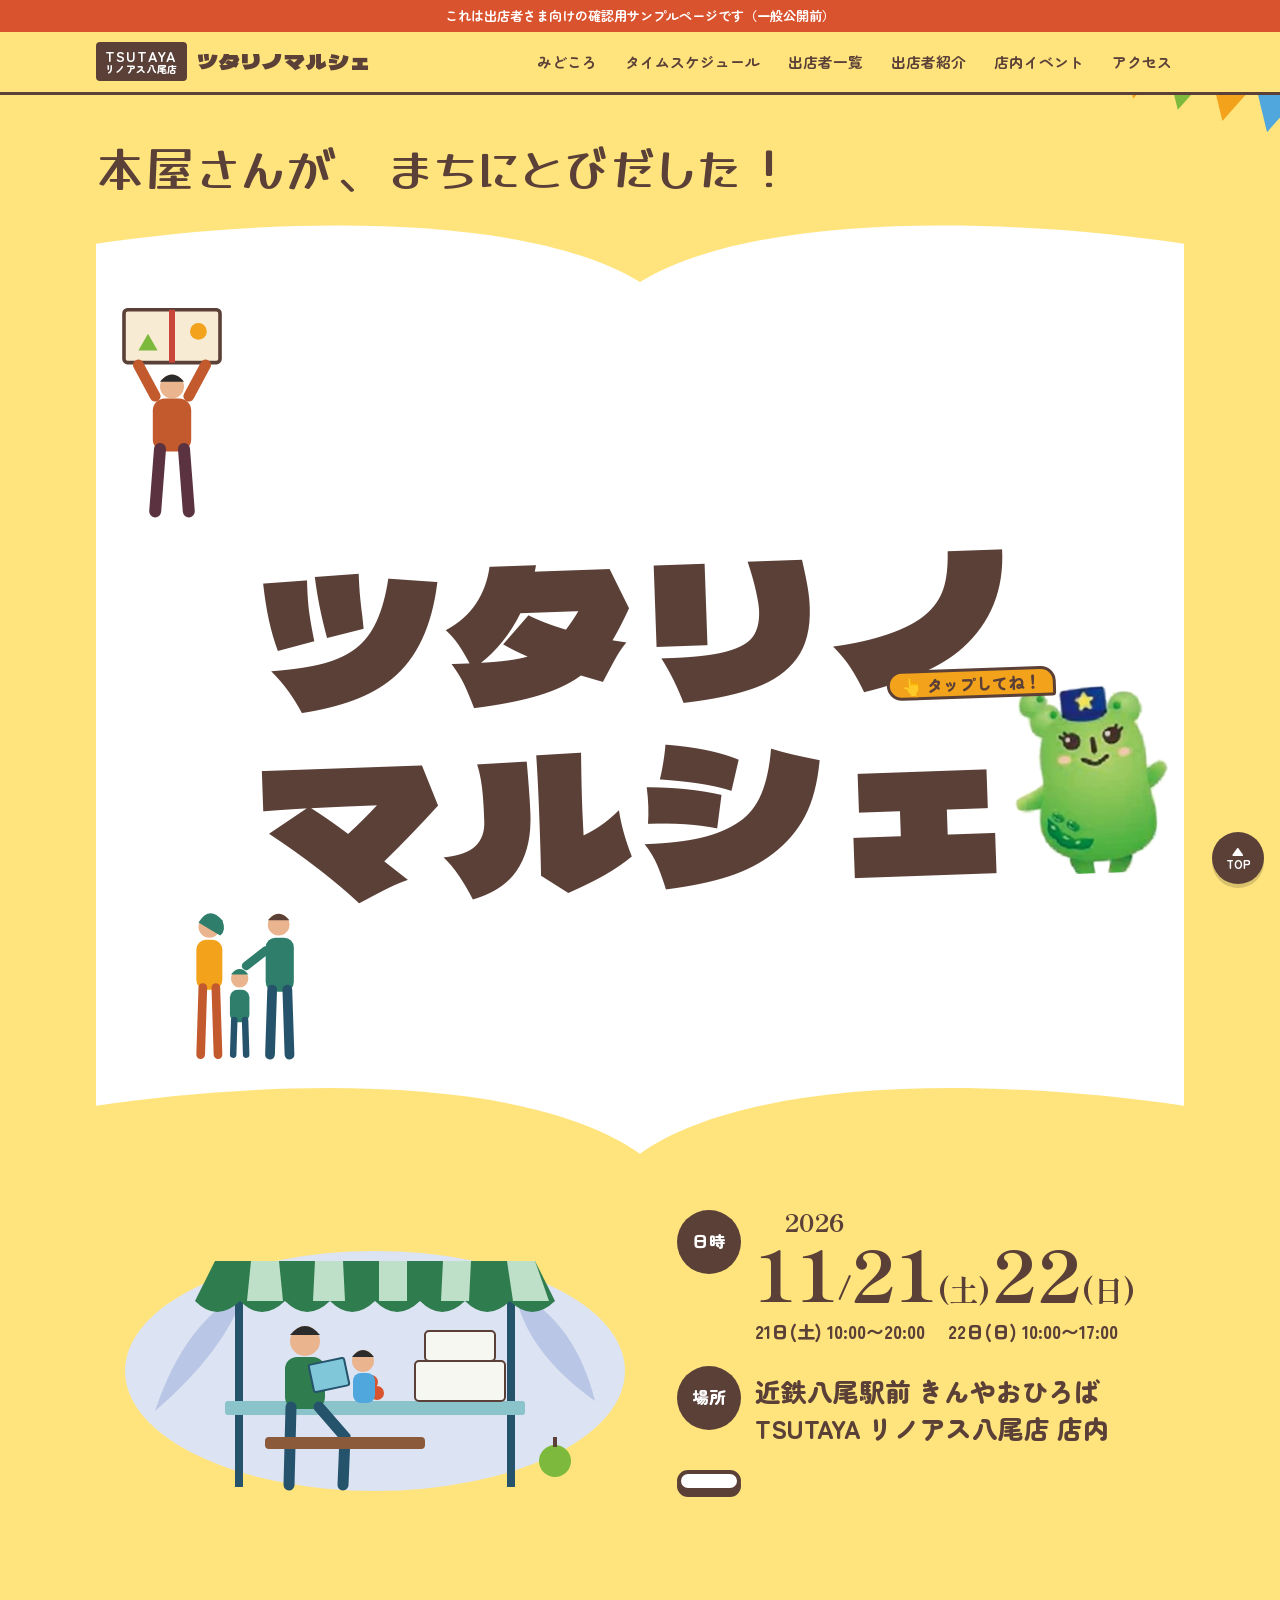
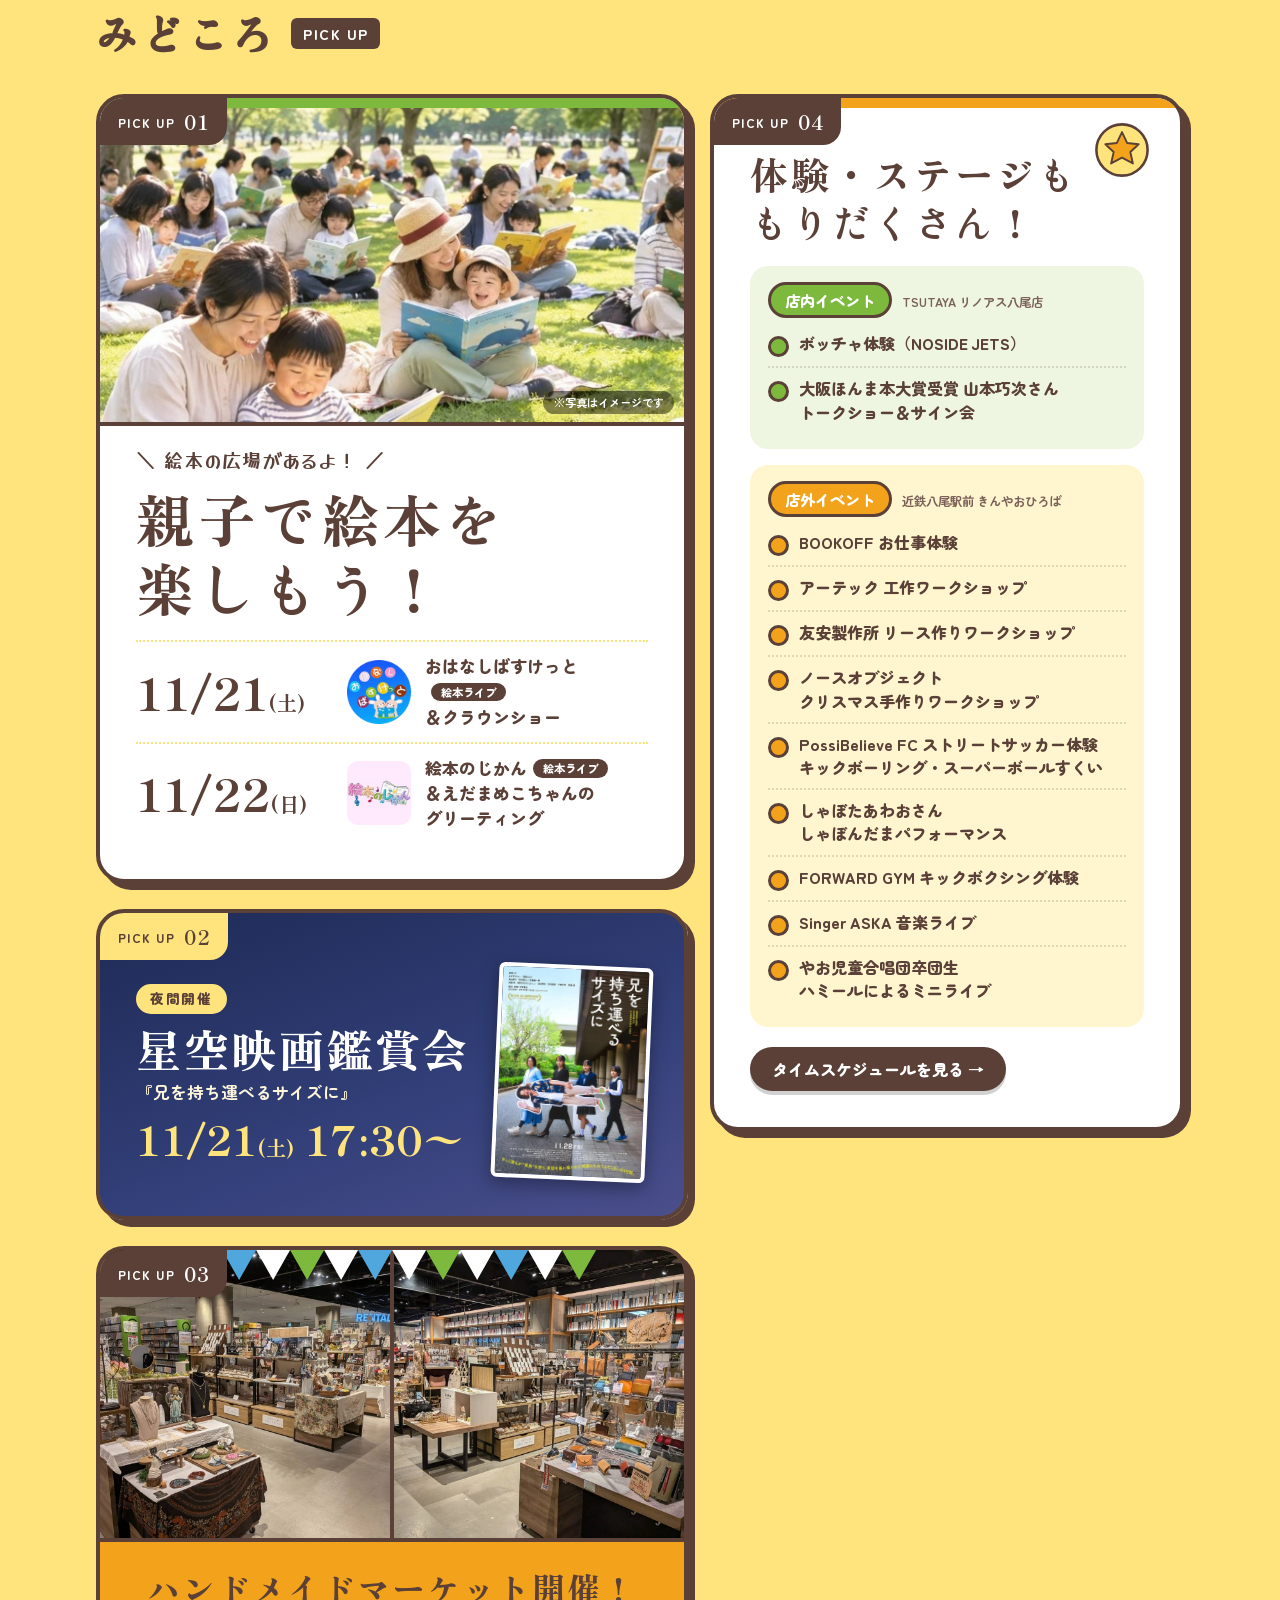
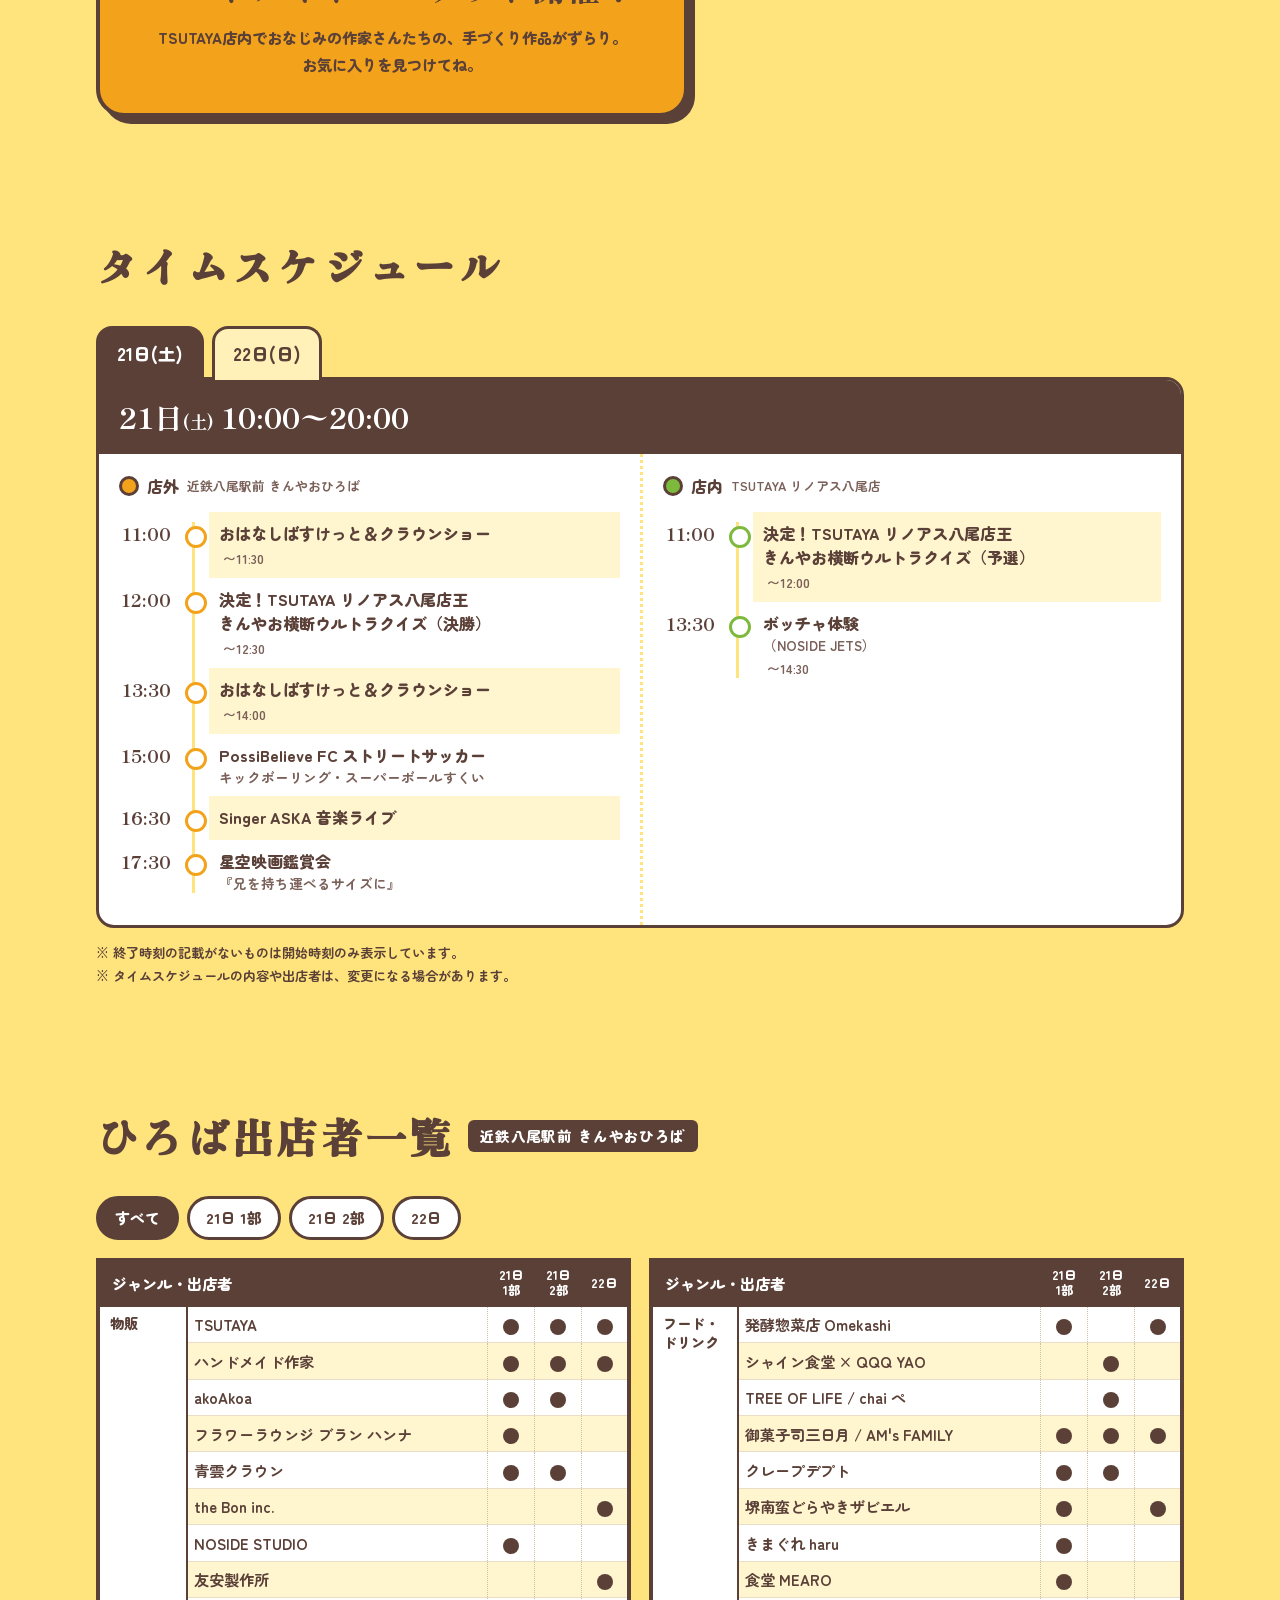
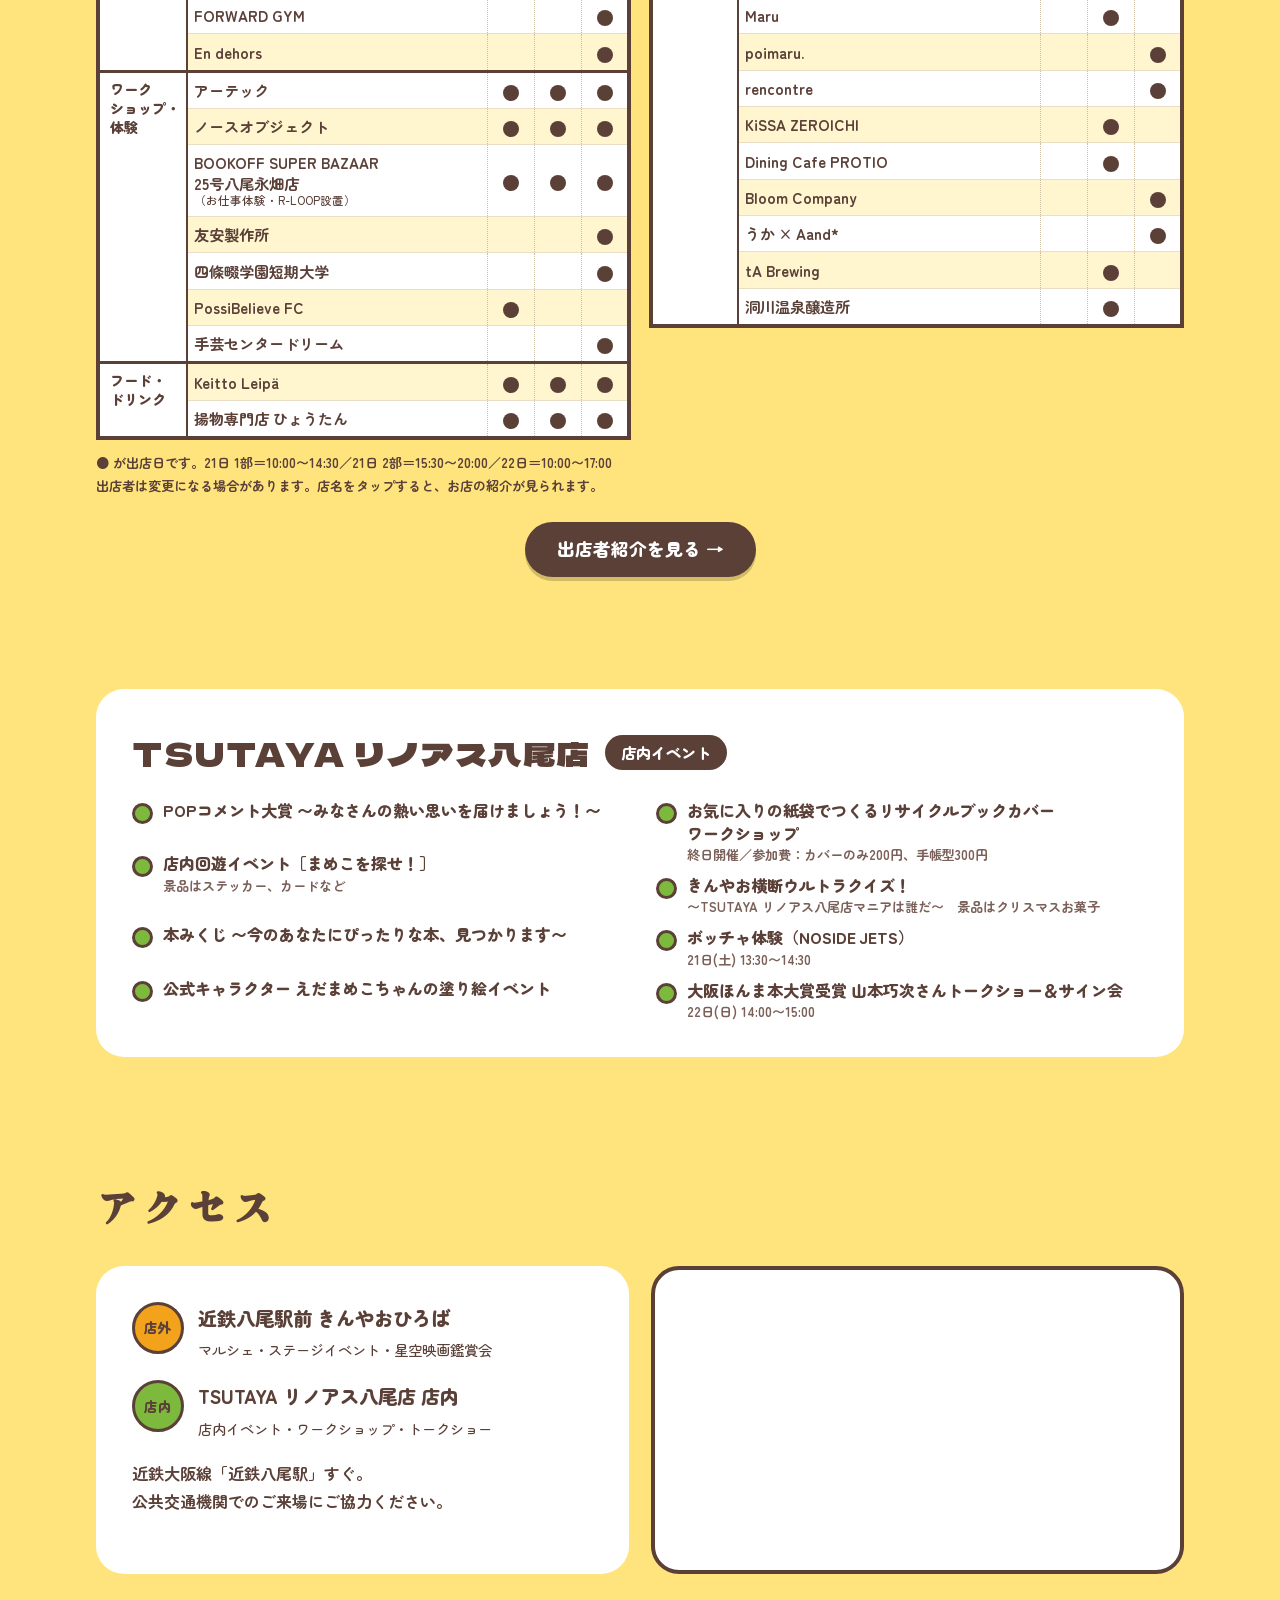
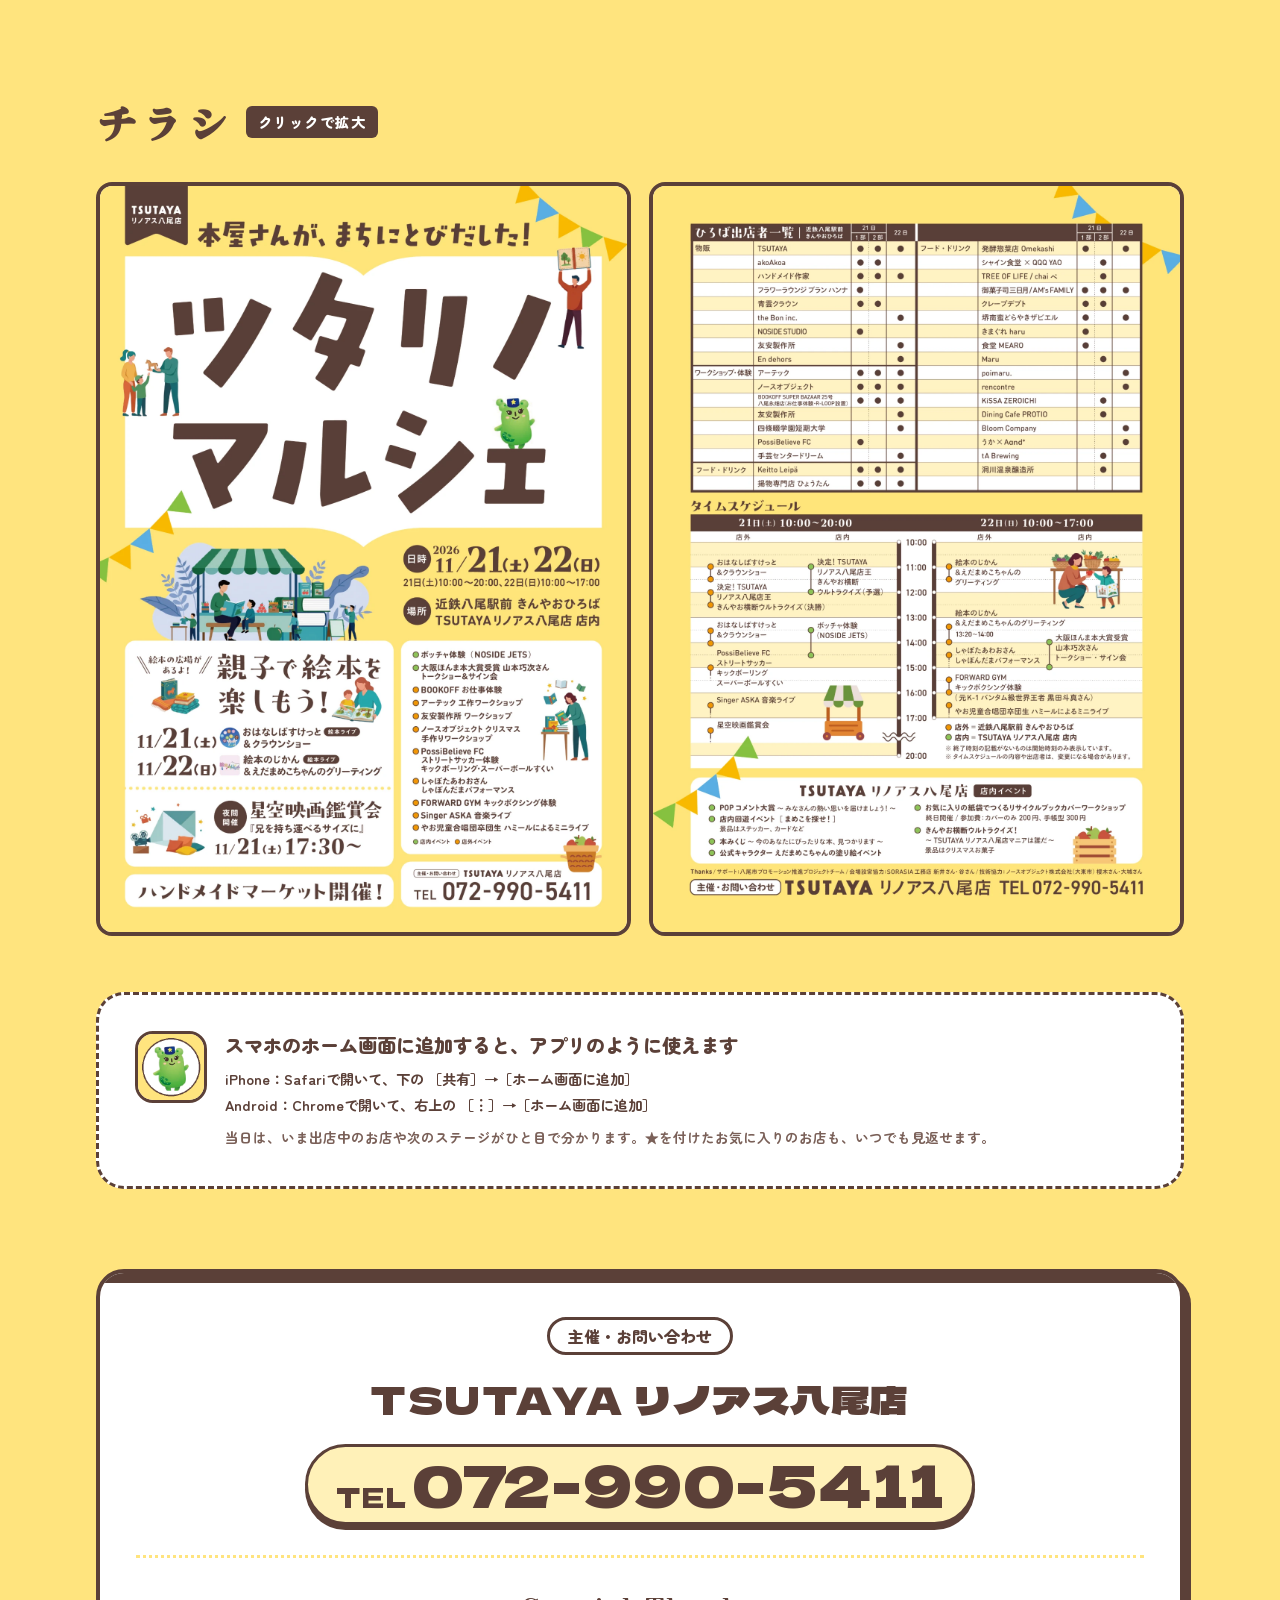
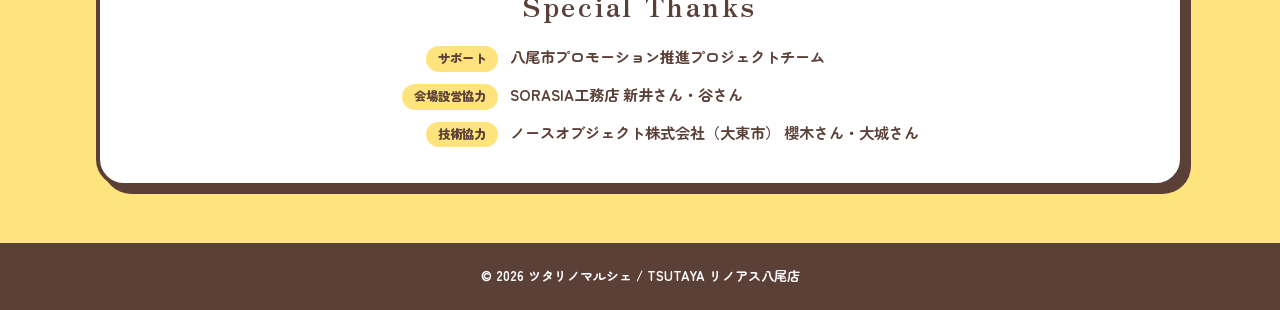
==== commit 32b77030: "PCでえだまめこちゃんを大きく表示 Co-Authored-By: Claude Opus 5.5 <noreply@anthropic.com>" ====
--- a/index.html
+++ b/index.html
@@ -18,7 +18,7 @@
 <link rel="preconnect" href="https://fonts.googleapis.com">
 <link rel="preconnect" href="https://fonts.gstatic.com" crossorigin>
 <link rel="stylesheet" href="https://fonts.googleapis.com/css2?family=Dela+Gothic+One&family=Yusei+Magic&family=Zen+Antique&family=Zen+Maru+Gothic:wght@500;700;900&family=Shippori+Mincho+B1:wght@700;800&display=swap">
-<link rel="stylesheet" href="style.css?v=20261109i">
+<link rel="stylesheet" href="style.css?v=20261110d">
 </head>
 <body>
 <div class="sample-bar">これは出店者さま向けの<b>確認用サンプルページ</b>です（一般公開前）</div>
--- a/style.css
+++ b/style.css
@@ -561,3 +561,7 @@
   .app-card p{margin:0;font-size:.9rem;font-weight:700;line-height:1.8}
   .app-card .app-note{margin-top:8px;color:var(--brown-soft);font-size:.85rem}
   @media(max-width:480px){.app-card{flex-direction:column;align-items:center;text-align:center}}
+  /* PC・タブレット：タイトル右の空きを使って、えだまめこちゃんを大きく（「エ」の右横に立たせる） */
+  @media(min-width:1160px){
+    .mameko{width:.85em;right:-.8em;bottom:.08em}
+  }
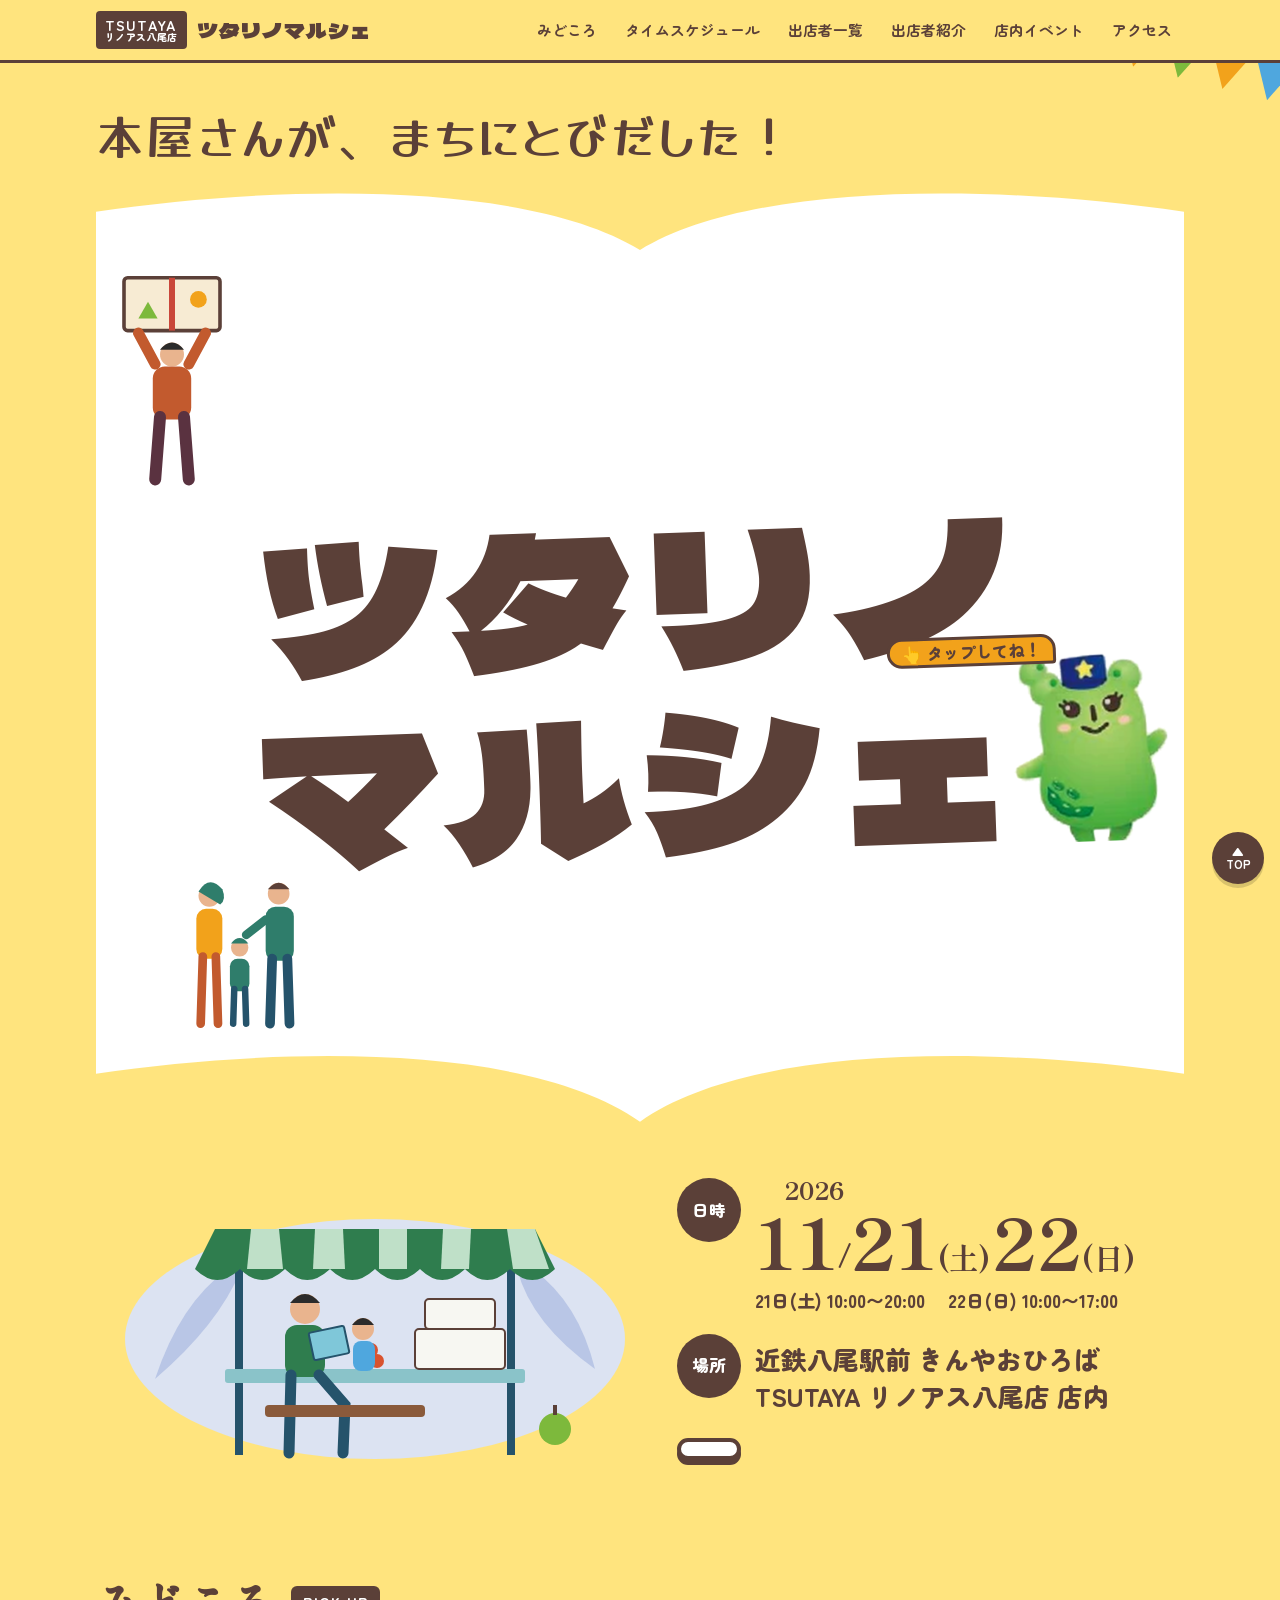
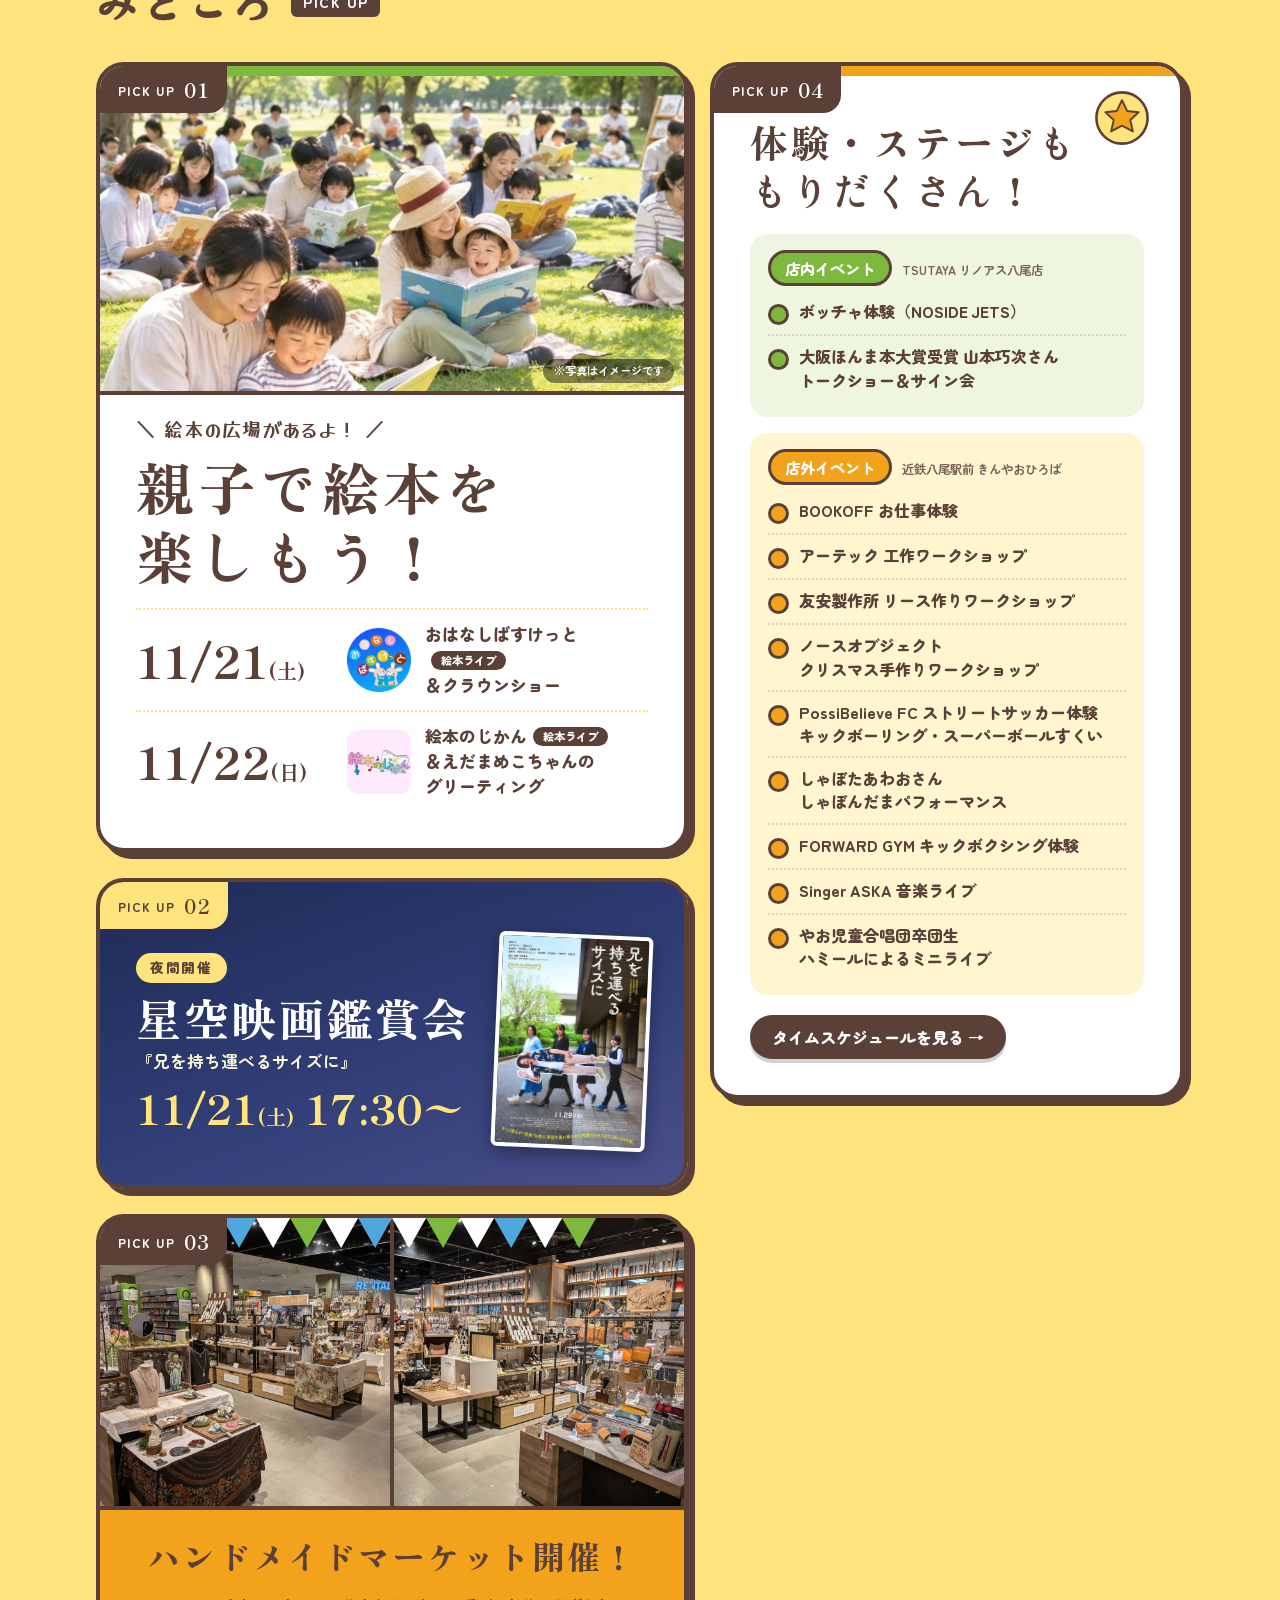
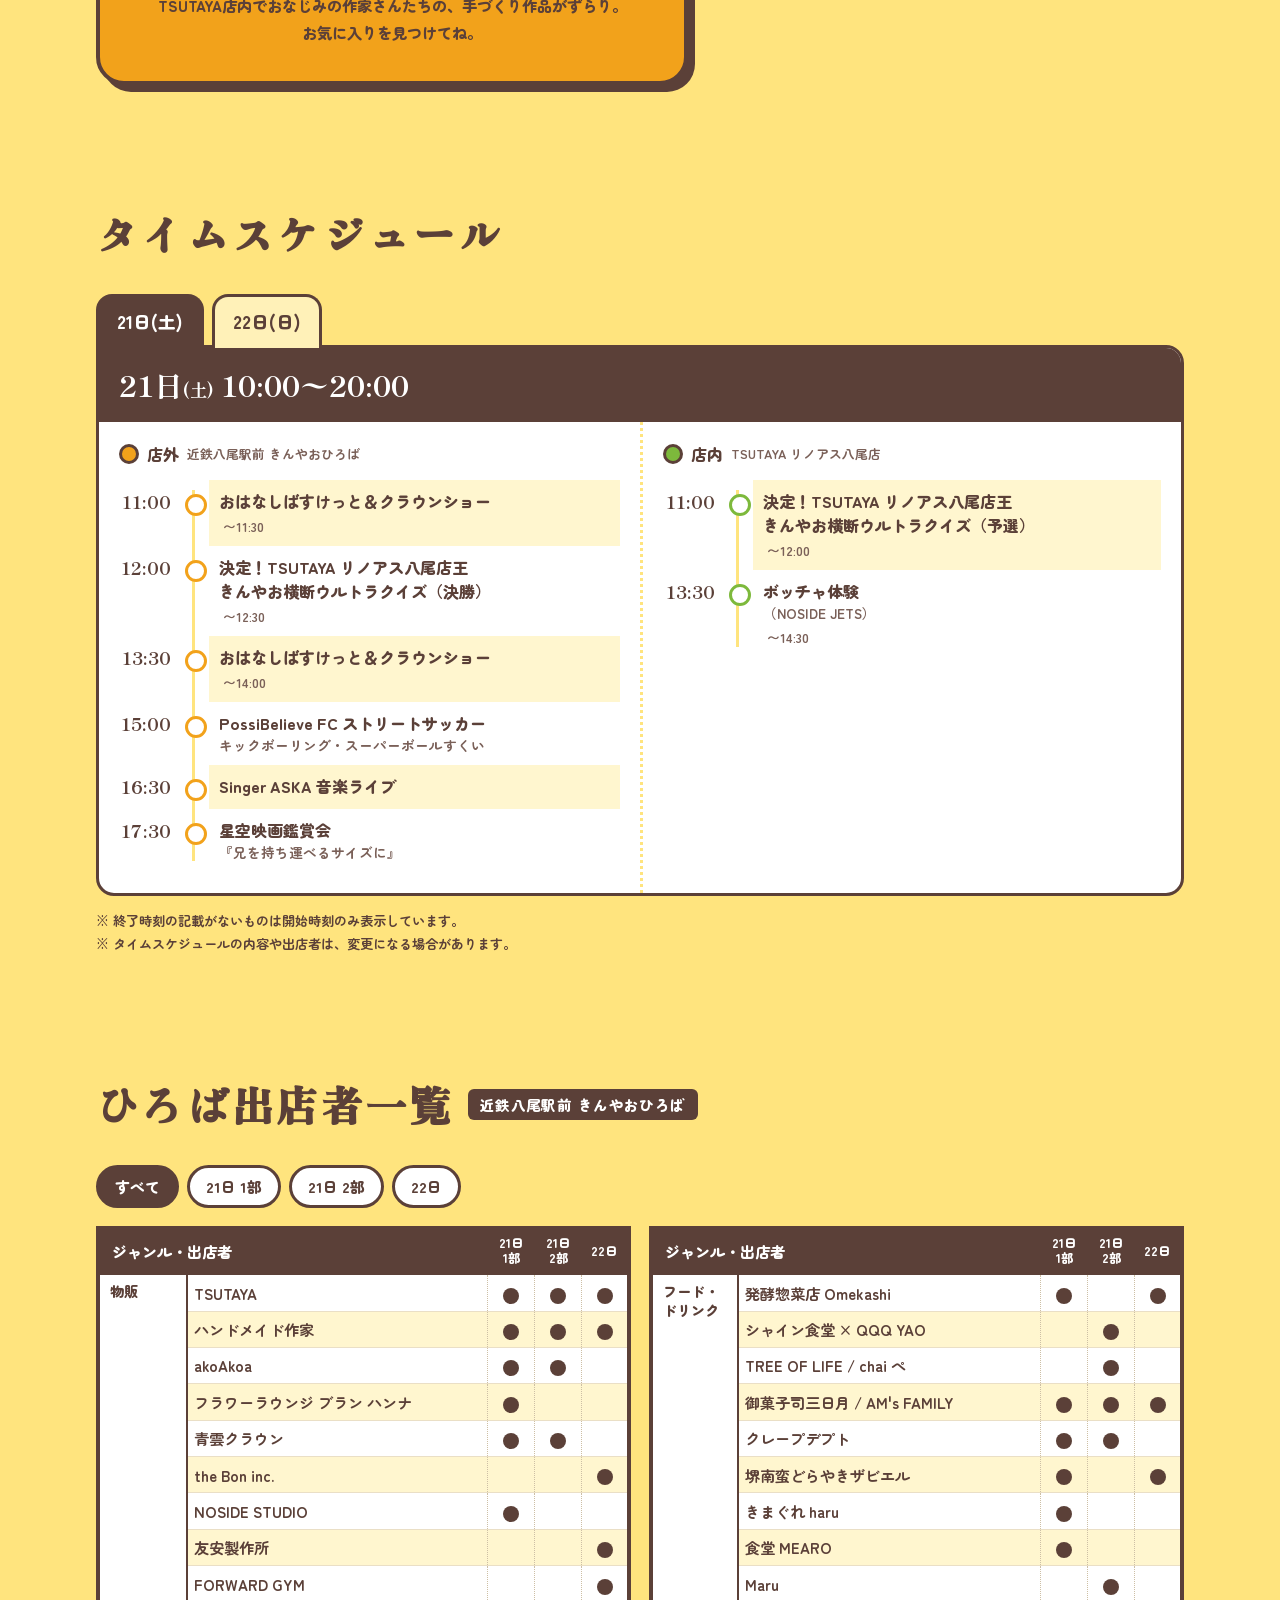
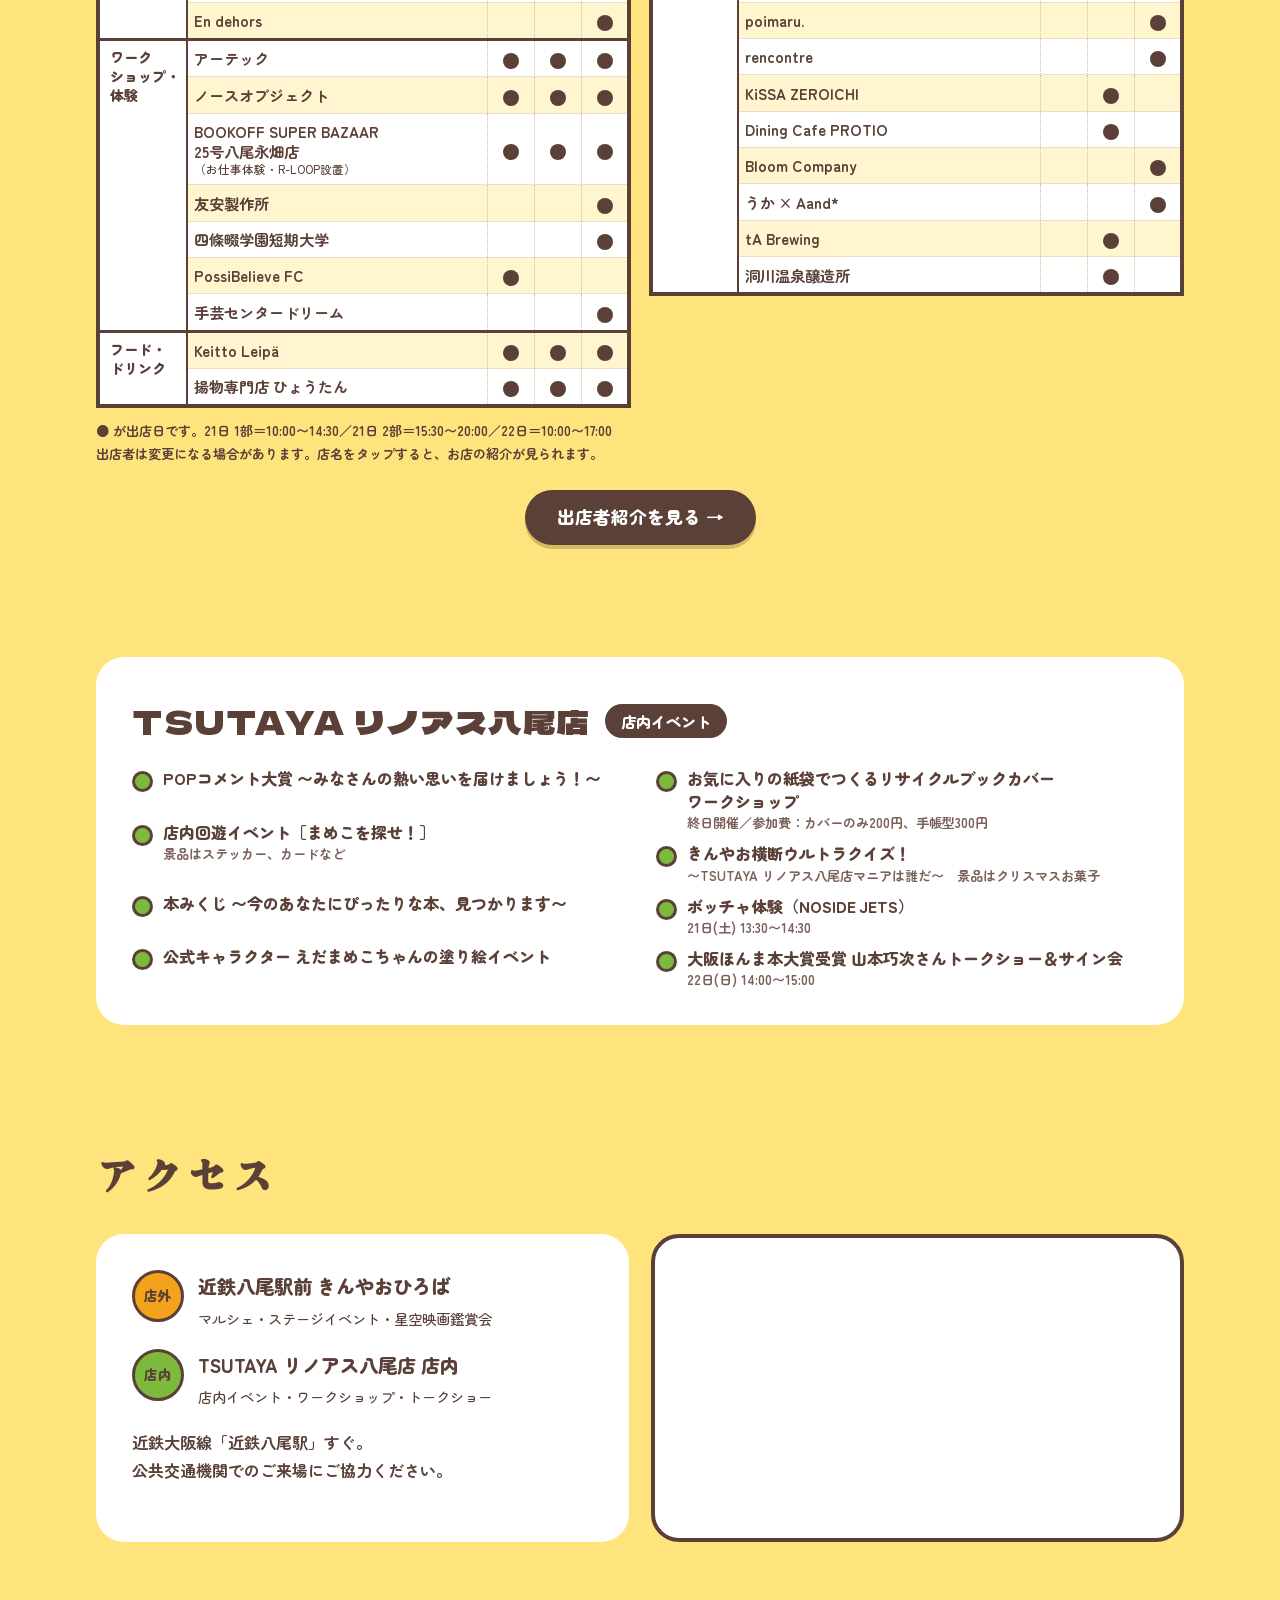
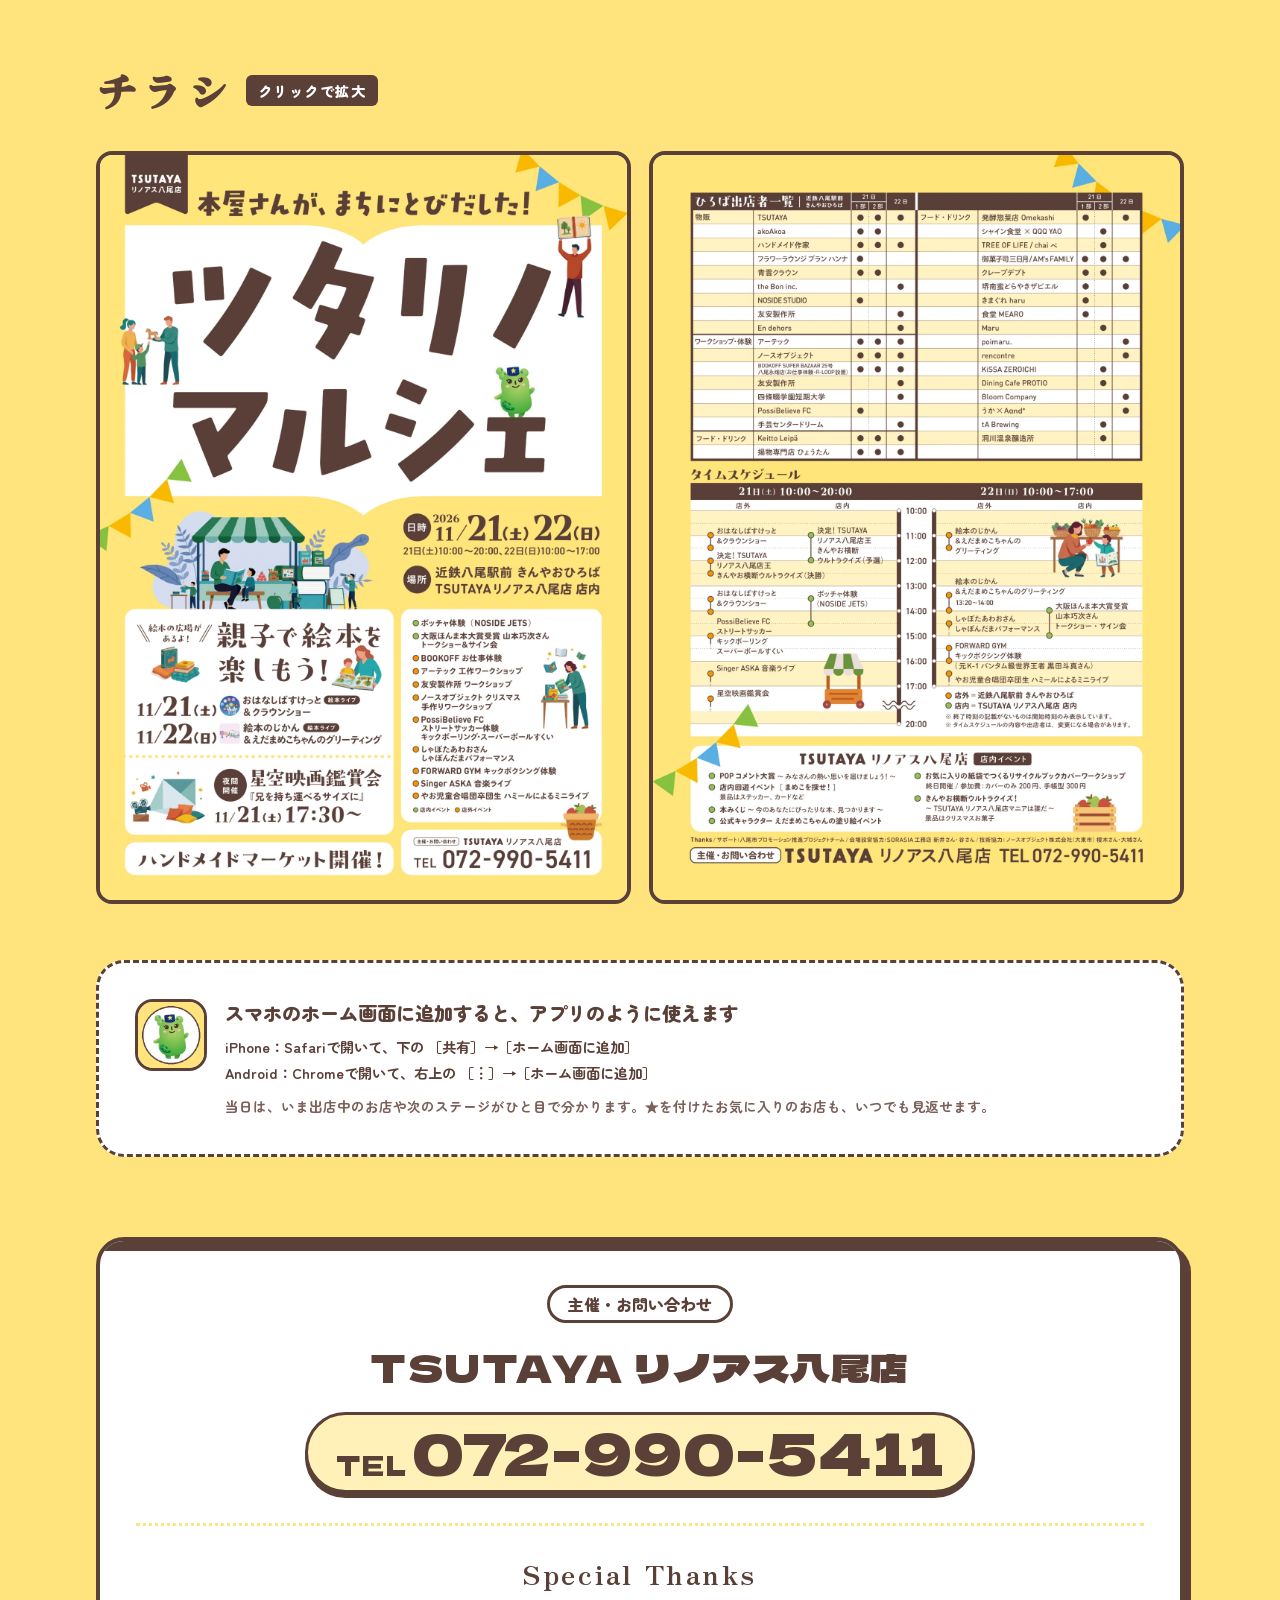
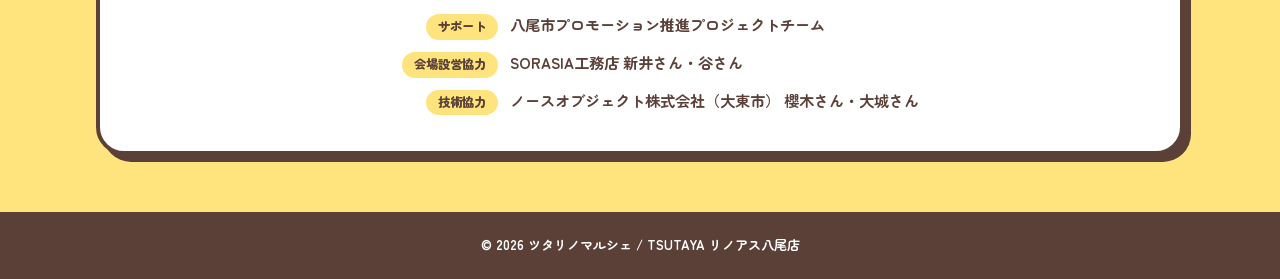
==== commit c602f527: "本番公開：確認用サンプルの帯と検索除けを外し、SNS共有用の設定を追加 Co-Authored-By: Claude Opus 5.5 <noreply@anthropic.com>" ====
--- a/index.html
+++ b/index.html
@@ -3,8 +3,6 @@
 <head>
 <meta charset="utf-8">
 <meta name="viewport" content="width=device-width,initial-scale=1">
-<!-- 確認用サンプル：本番公開時はこの行と下の sample-bar を削除 -->
-<meta name="robots" content="noindex,nofollow">
 <link rel="manifest" href="manifest.webmanifest">
 <meta name="theme-color" content="#5B4038">
 <link rel="icon" type="image/png" href="images/icons/icon-192.png">
@@ -14,14 +12,18 @@
 <meta name="description" content="本屋さんが、まちにとびだした！TSUTAYA リノアス八尾店主催「ツタリノマルシェ」。2026年11月21日(土)・22日(日)、近鉄八尾駅前 きんやおひろば＆TSUTAYA リノアス八尾店 店内で開催。">
 <meta property="og:title" content="ツタリノマルシェ 2026.11.21(土)・22(日)">
 <meta property="og:description" content="本屋さんが、まちにとびだした！近鉄八尾駅前 きんやおひろば＆TSUTAYA リノアス八尾店 店内で開催。">
-<meta property="og:image" content="images/flyer-front.webp">
+<meta property="og:type" content="website">
+<meta property="og:url" content="https://tsutaya-yao.github.io/tsutarino-marche/">
+<meta property="og:site_name" content="ツタリノマルシェ">
+<meta property="og:image" content="https://tsutaya-yao.github.io/tsutarino-marche/images/og.jpg">
+<meta name="twitter:card" content="summary_large_image">
+<link rel="canonical" href="https://tsutaya-yao.github.io/tsutarino-marche/">
 <link rel="preconnect" href="https://fonts.googleapis.com">
 <link rel="preconnect" href="https://fonts.gstatic.com" crossorigin>
 <link rel="stylesheet" href="https://fonts.googleapis.com/css2?family=Dela+Gothic+One&family=Yusei+Magic&family=Zen+Antique&family=Zen+Maru+Gothic:wght@500;700;900&family=Shippori+Mincho+B1:wght@700;800&display=swap">
 <link rel="stylesheet" href="style.css?v=20261110d">
 </head>
 <body>
-<div class="sample-bar">これは出店者さま向けの<b>確認用サンプルページ</b>です（一般公開前）</div>
 
 <header class="site-head">
   <div class="wrap">
@@ -395,7 +397,7 @@
 <footer>© 2026 ツタリノマルシェ / TSUTAYA リノアス八尾店</footer>
 <a class="to-top" href="#top" aria-label="ページの先頭へ">▲<br>TOP</a>
 
-<script src="vendors-data.js?v=20261110e"></script>
+<script src="vendors-data.js?v=20261111d"></script>
 <script src="live.js?v=20261109a"></script>
 <script>
 // ---- 出店者一覧表（データは vendors-data.js） ----
